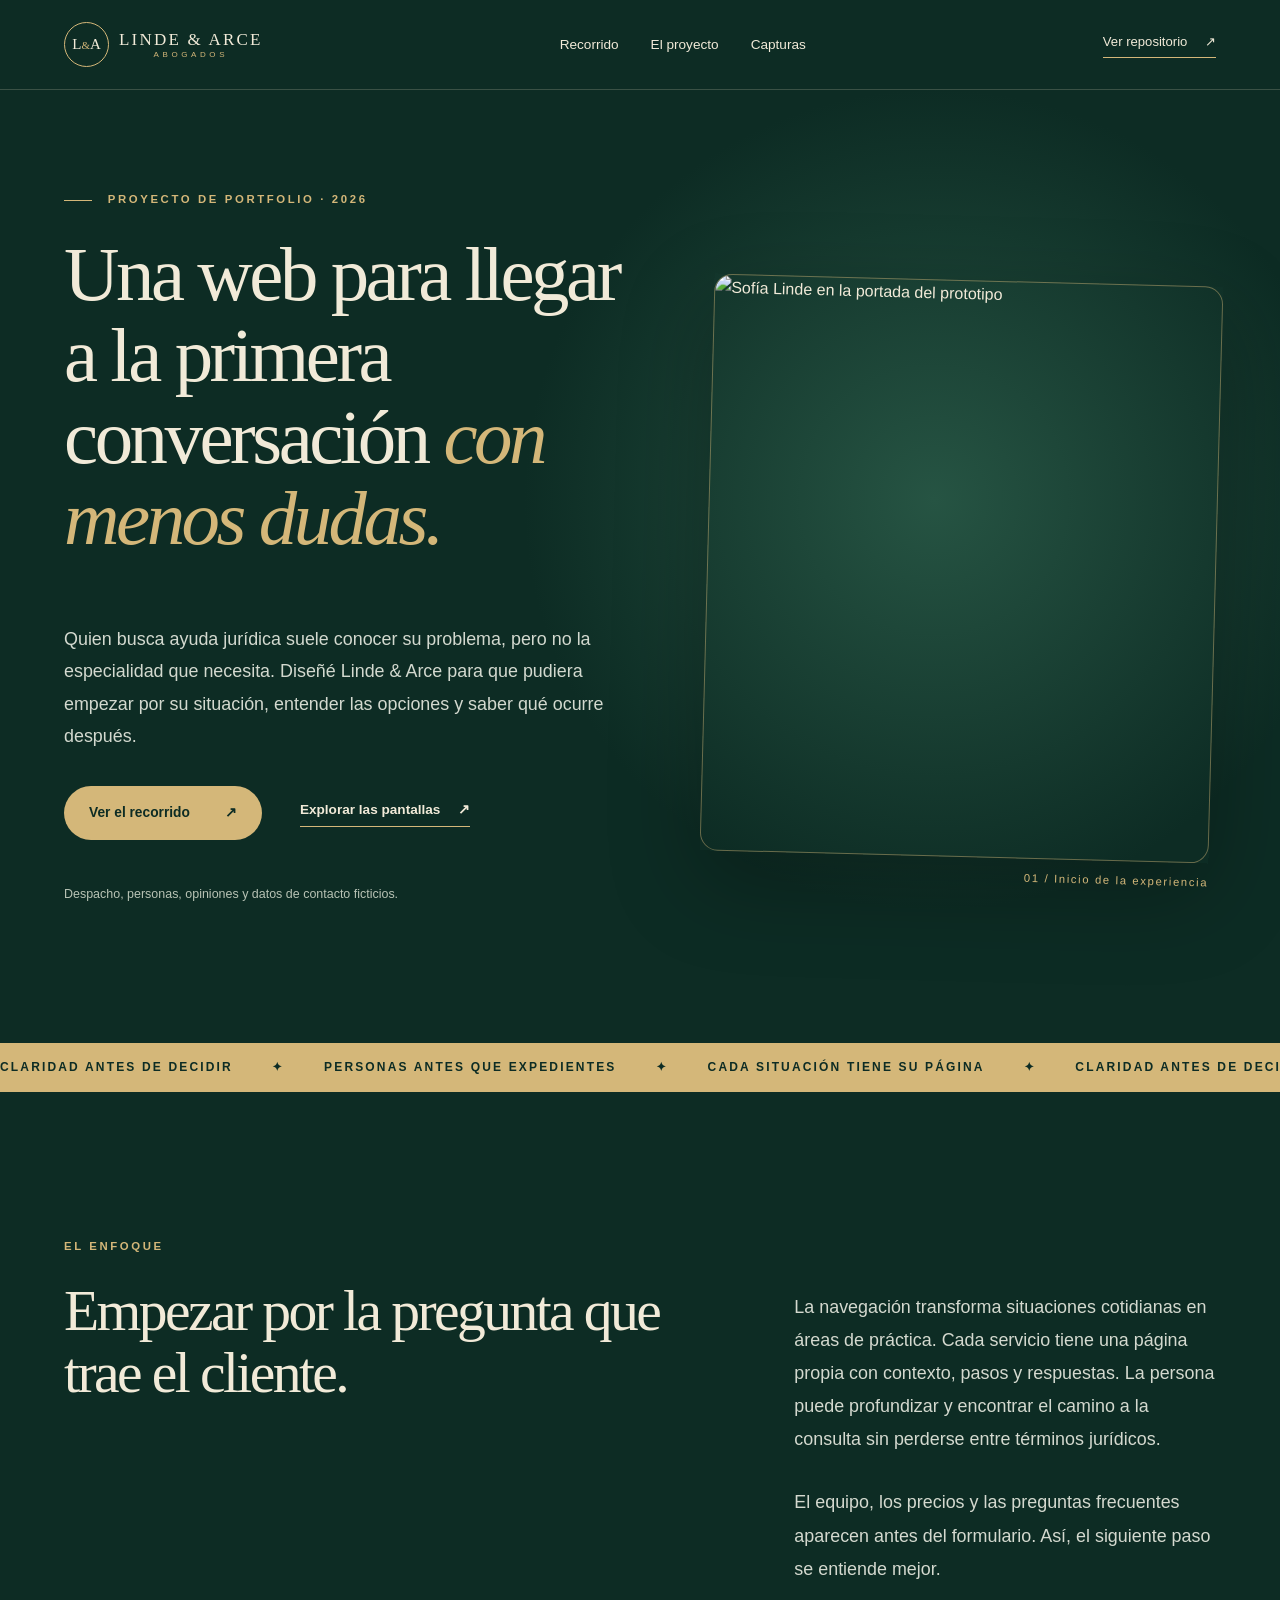
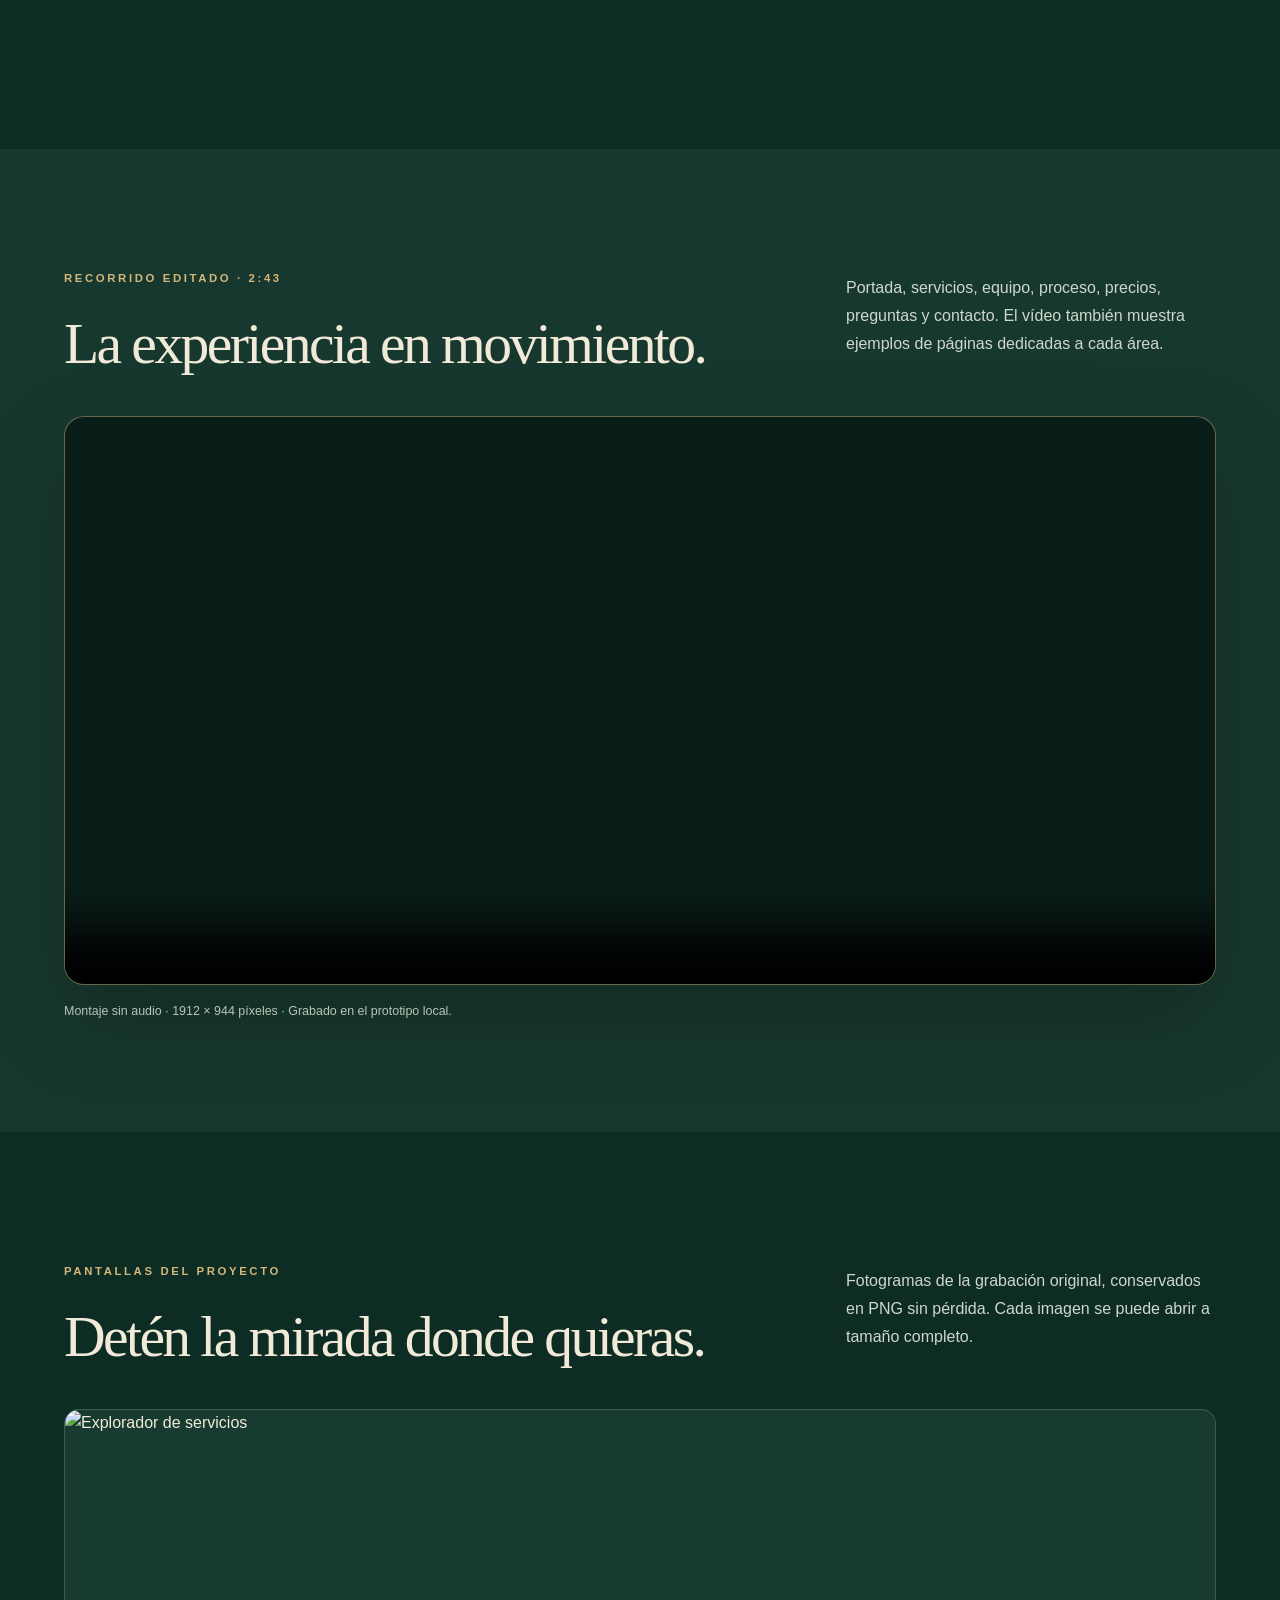
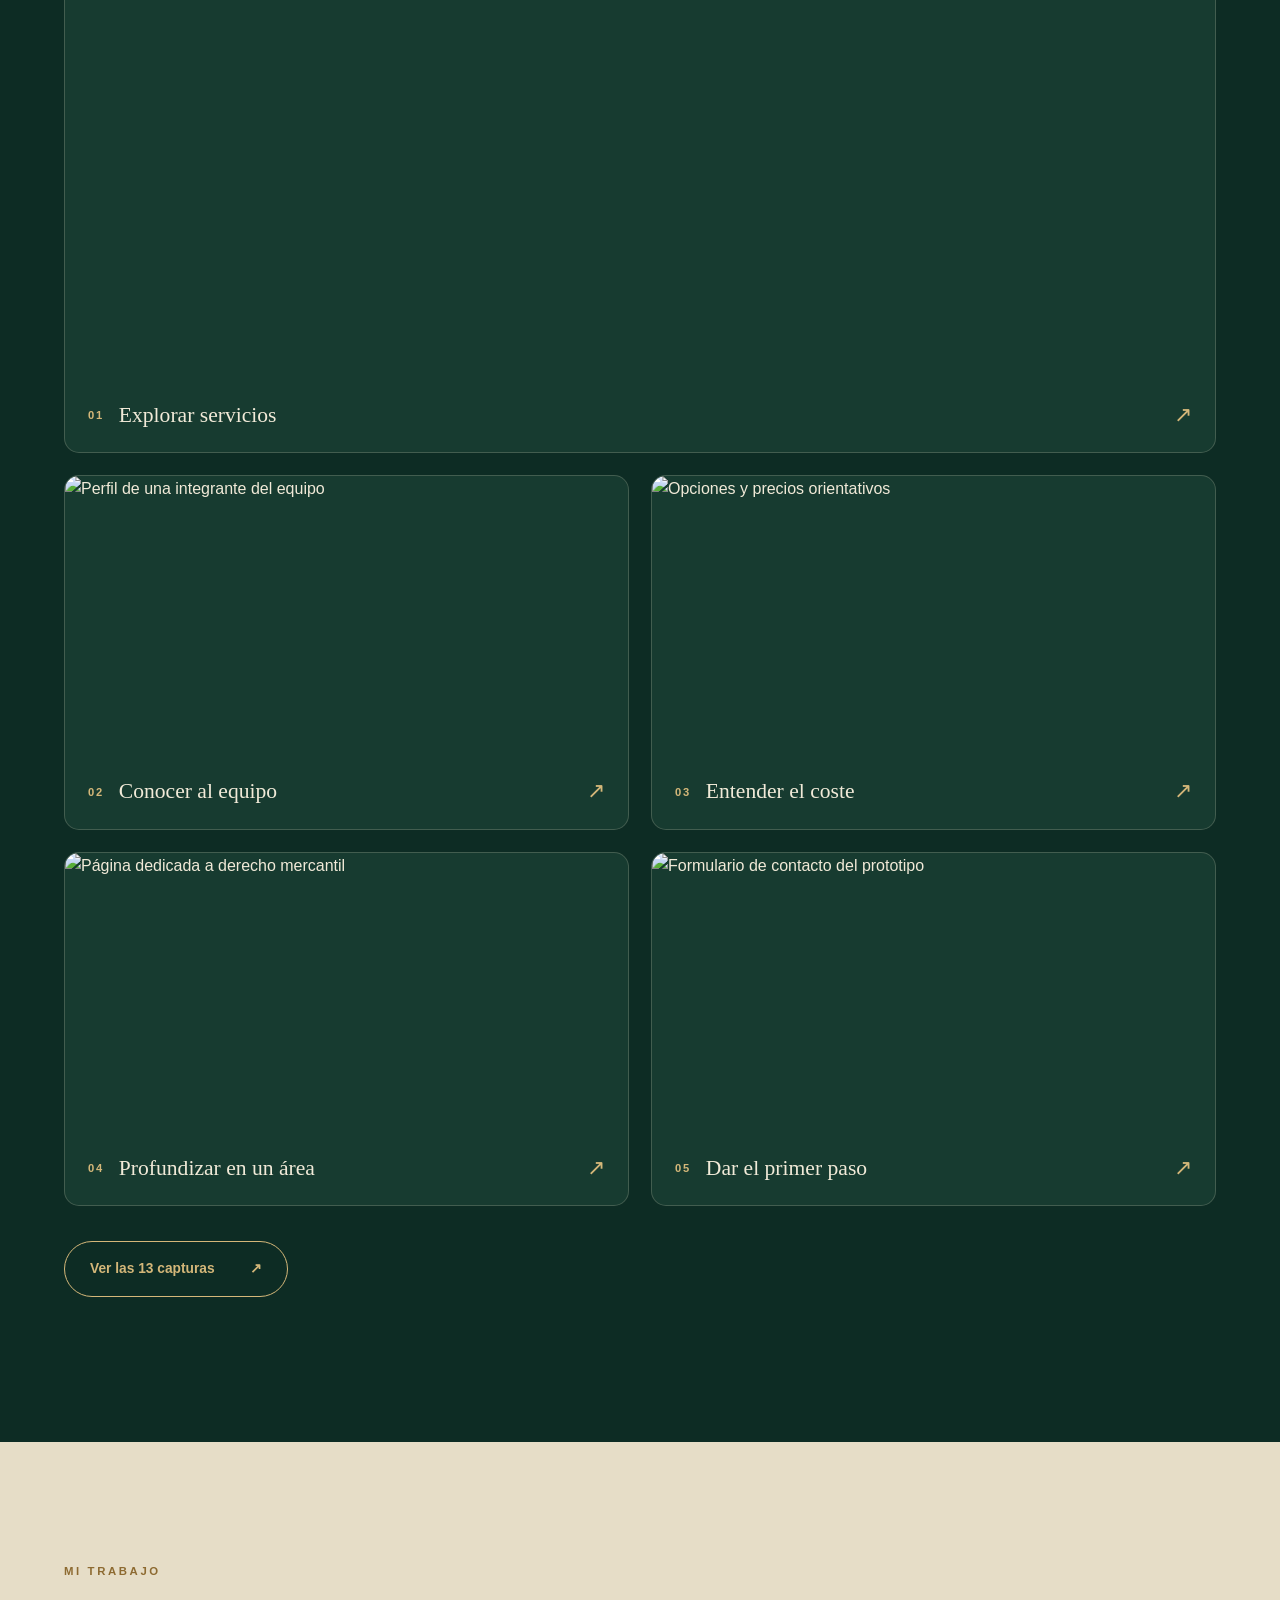
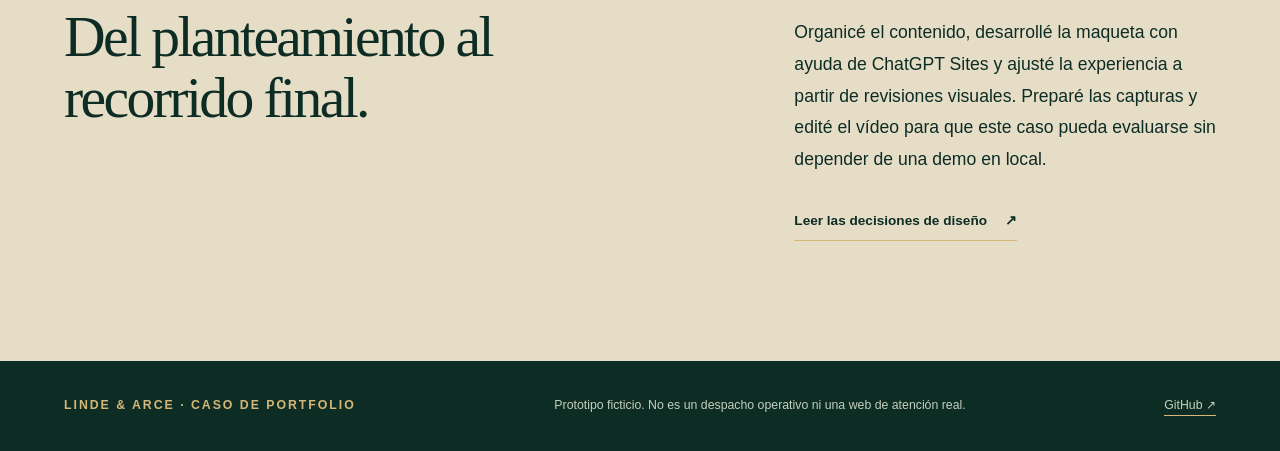
==== Sistemas de IA creados con ChatGPT Sites/Linde y Arce Abogados/index.html @ 736a7f8b "Organiza las fichas y la documentación de los tres proyectos" ====
<!doctype html>
<html lang="es">
<head>
  <meta charset="utf-8">
  <meta name="viewport" content="width=device-width, initial-scale=1">
  <meta name="description" content="Caso de portfolio Linde & Arce: diseño web y experiencia digital para un despacho jurídico ficticio. Vídeo del recorrido y capturas de alta resolución.">
  <meta name="theme-color" content="#0d2c24">
  <title>Linde & Arce · Caso de portfolio</title>
  <link rel="stylesheet" href="styles.css">
</head>
<body>
  <header class="site-header">
    <a class="brand" href="#inicio" aria-label="Linde y Arce, inicio"><span class="brand-mark">L<span>&</span>A</span><span class="brand-name">LINDE & ARCE <small>ABOGADOS</small></span></a>
    <nav aria-label="Navegación de este caso">
      <a href="#recorrido">Recorrido</a>
      <a href="#decisiones">El proyecto</a>
      <a href="#capturas">Capturas</a>
    </nav>
    <a class="header-link" href="https://github.com/unai-598/portfolio-linde-arce-abogados">Ver repositorio <span aria-hidden="true">↗</span></a>
  </header>

  <main>
    <section class="hero" id="inicio">
      <div class="hero-copy">
        <p class="eyebrow"><span></span> PROYECTO DE PORTFOLIO · 2026</p>
        <h1>Una web para llegar a la primera conversación <em>con menos dudas.</em></h1>
        <p class="hero-intro">Quien busca ayuda jurídica suele conocer su problema, pero no la especialidad que necesita. Diseñé Linde & Arce para que pudiera empezar por su situación, entender las opciones y saber qué ocurre después.</p>
        <div class="hero-actions">
          <a class="button button-gold" href="#recorrido">Ver el recorrido <span aria-hidden="true">↗</span></a>
          <a class="text-link" href="#capturas">Explorar las pantallas <span aria-hidden="true">↗</span></a>
        </div>
        <p class="hero-note">Despacho, personas, opiniones y datos de contacto ficticios.</p>
      </div>
      <div class="hero-visual">
        <img src="assets/portada-detalle.png" alt="Sofía Linde en la portada del prototipo" width="600" height="680">
        <span class="visual-caption">01 / Inicio de la experiencia</span>
      </div>
    </section>

    <div class="marquee" aria-hidden="true"><div>CLARIDAD ANTES DE DECIDIR <span>✦</span> PERSONAS ANTES QUE EXPEDIENTES <span>✦</span> CADA SITUACIÓN TIENE SU PÁGINA <span>✦</span> CLARIDAD ANTES DE DECIDIR <span>✦</span> PERSONAS ANTES QUE EXPEDIENTES <span>✦</span></div></div>

    <section class="intro-grid section-wrap" id="decisiones">
      <div><p class="eyebrow">EL ENFOQUE</p><h2>Empezar por la pregunta que trae el cliente.</h2></div>
      <div class="intro-text"><p>La navegación transforma situaciones cotidianas en áreas de práctica. Cada servicio tiene una página propia con contexto, pasos y respuestas. La persona puede profundizar y encontrar el camino a la consulta sin perderse entre términos jurídicos.</p><p>El equipo, los precios y las preguntas frecuentes aparecen antes del formulario. Así, el siguiente paso se entiende mejor.</p></div>
    </section>

    <section class="video-section" id="recorrido">
      <div class="section-wrap">
        <div class="section-heading"><div><p class="eyebrow">RECORRIDO EDITADO · 2:43</p><h2>La experiencia en movimiento.</h2></div><p>Portada, servicios, equipo, proceso, precios, preguntas y contacto. El vídeo también muestra ejemplos de páginas dedicadas a cada área.</p></div>
        <div class="video-frame"><video controls preload="metadata" playsinline poster="assets/capturas/01-inicio.png" aria-label="Vídeo de la web Linde y Arce"><source src="assets/linde-arce-recorrido.mp4" type="video/mp4">Tu navegador no puede reproducir este vídeo. <a href="assets/linde-arce-recorrido.mp4">Descargar vídeo</a>.</video></div>
        <p class="video-note">Montaje sin audio · 1912 × 944 píxeles · Grabado en el prototipo local.</p>
      </div>
    </section>

    <section class="section-wrap gallery-section" id="capturas">
      <div class="section-heading"><div><p class="eyebrow">PANTALLAS DEL PROYECTO</p><h2>Detén la mirada donde quieras.</h2></div><p>Fotogramas de la grabación original, conservados en PNG sin pérdida. Cada imagen se puede abrir a tamaño completo.</p></div>
      <div class="gallery">
        <a class="shot shot-wide" href="assets/capturas/02-servicios.png"><img loading="lazy" src="assets/capturas/02-servicios.png" alt="Explorador de servicios" width="1912" height="944"><span><b>01</b> Explorar servicios <i aria-hidden="true">↗</i></span></a>
        <a class="shot" href="assets/capturas/05-equipo.png"><img loading="lazy" src="assets/capturas/05-equipo.png" alt="Perfil de una integrante del equipo" width="1912" height="944"><span><b>02</b> Conocer al equipo <i aria-hidden="true">↗</i></span></a>
        <a class="shot" href="assets/capturas/06-precios.png"><img loading="lazy" src="assets/capturas/06-precios.png" alt="Opciones y precios orientativos" width="1912" height="944"><span><b>03</b> Entender el coste <i aria-hidden="true">↗</i></span></a>
        <a class="shot" href="assets/capturas/11-mercantil.png"><img loading="lazy" src="assets/capturas/11-mercantil.png" alt="Página dedicada a derecho mercantil" width="1912" height="944"><span><b>04</b> Profundizar en un área <i aria-hidden="true">↗</i></span></a>
        <a class="shot" href="assets/capturas/09-contacto.png"><img loading="lazy" src="assets/capturas/09-contacto.png" alt="Formulario de contacto del prototipo" width="1912" height="944"><span><b>05</b> Dar el primer paso <i aria-hidden="true">↗</i></span></a>
      </div>
      <a class="button button-outline" href="https://github.com/unai-598/portfolio-linde-arce-abogados/blob/main/CAPTURAS.md">Ver las 13 capturas <span aria-hidden="true">↗</span></a>
    </section>

    <section class="closing"><div class="section-wrap closing-grid"><div><p class="eyebrow">MI TRABAJO</p><h2>Del planteamiento al recorrido final.</h2></div><div><p>Organicé el contenido, desarrollé la maqueta con ayuda de ChatGPT Sites y ajusté la experiencia a partir de revisiones visuales. Preparé las capturas y edité el vídeo para que este caso pueda evaluarse sin depender de una demo en local.</p><a class="text-link" href="https://github.com/unai-598/portfolio-linde-arce-abogados/blob/main/PROYECTO.md">Leer las decisiones de diseño <span aria-hidden="true">↗</span></a></div></div></section>
  </main>

  <footer><span>LINDE & ARCE · CASO DE PORTFOLIO</span><p>Prototipo ficticio. No es un despacho operativo ni una web de atención real.</p><a href="https://github.com/unai-598/portfolio-linde-arce-abogados">GitHub ↗</a></footer>
</body>
</html>
---- Sistemas de IA creados con ChatGPT Sites/Linde y Arce Abogados/styles.css ----
:root{--forest:#0d2c24;--forest-2:#173b30;--cream:#f1ead8;--cream-2:#d9d5c8;--gold:#d4b779;--line:rgba(226,218,195,.21)}
/* Respect the source image ratio and keep the compact monogram on one line. */
.hero-visual img,.shot img{height:auto}
.brand-mark{display:flex;flex:none;justify-content:center;align-items:center;white-space:nowrap;font-size:15px}
.brand-mark span{font-size:11px}
*{box-sizing:border-box}html{scroll-behavior:smooth}body{margin:0;background:var(--forest);color:var(--cream);font:16px/1.6 Arial,Helvetica,sans-serif}a{color:inherit;text-decoration:none}button,a{ -webkit-tap-highlight-color:transparent}a:focus-visible,video:focus-visible{outline:2px solid var(--gold);outline-offset:4px}img{max-width:100%;display:block}h1,h2,p{margin-top:0}h1,h2{font-family:Georgia,'Times New Roman',serif;font-weight:400;line-height:1.06;letter-spacing:-.045em}h1{font-size:clamp(3rem,6vw,6.4rem);max-width:900px}h1 em{font-weight:400;color:var(--gold)}h2{font-size:clamp(2.6rem,4.5vw,5rem);max-width:730px}.eyebrow{font-size:.71rem;font-weight:700;letter-spacing:.23em;color:var(--gold);margin-bottom:1.6rem}.eyebrow span{display:inline-block;width:28px;border-top:1px solid var(--gold);vertical-align:middle;margin-right:10px}.site-header{height:90px;padding:0 clamp(24px,5vw,90px);display:flex;align-items:center;justify-content:space-between;gap:30px;border-bottom:1px solid var(--line);position:relative;z-index:2}.brand{display:flex;align-items:center;gap:10px;white-space:nowrap}.brand-mark{display:grid;place-items:center;width:45px;height:45px;border:1px solid var(--gold);border-radius:50%;font:20px Georgia,serif}.brand-mark span{font-size:13px;color:var(--gold)}.brand-name{font:17px Georgia,serif;letter-spacing:.13em}.brand-name small{display:block;text-align:center;font:8px Arial,sans-serif;letter-spacing:.45em;color:var(--gold)}nav{display:flex;gap:32px;font-size:.85rem}nav a,.header-link,.text-link{transition:color .2s}nav a:hover,.header-link:hover,.text-link:hover{color:var(--gold)}.header-link{font-size:.82rem;border-bottom:1px solid var(--gold);padding-bottom:5px;white-space:nowrap}.header-link span,.text-link span{margin-left:14px}.hero{min-height:760px;padding:100px clamp(24px,5vw,90px) 95px;display:grid;grid-template-columns:1fr .9fr;gap:6vw;align-items:center;background:radial-gradient(circle at 73% 43%,#265443 0%,transparent 38%),var(--forest)}.hero-copy{padding-bottom:30px}.hero-intro{max-width:600px;color:#d3d9cf;font-size:1.12rem;line-height:1.8}.hero-actions{display:flex;align-items:center;gap:38px;margin:34px 0 45px}.button{display:inline-flex;align-items:center;justify-content:space-between;gap:35px;border-radius:999px;padding:16px 25px;font-weight:700;font-size:.86rem;transition:transform .22s,background .22s}.button:hover{transform:translateY(-3px)}.button-gold{background:var(--gold);color:var(--forest)}.button-gold:hover{background:#e9d29c}.button-outline{border:1px solid var(--gold);color:var(--gold);margin-top:35px}.button-outline:hover{background:rgba(212,183,121,.08)}.text-link{font-weight:700;font-size:.85rem;border-bottom:1px solid var(--gold);padding-bottom:6px}.hero-note,.video-note{font-size:.78rem;color:#b8c3b5}.hero-visual{position:relative;transform:rotate(1.5deg);box-shadow:0 30px 90px rgba(0,0,0,.28)}.hero-visual img{border:1px solid rgba(212,183,121,.45);border-radius:18px;width:100%}.visual-caption{position:absolute;right:0;bottom:-29px;font-size:.7rem;color:var(--gold);letter-spacing:.15em}.marquee{overflow:hidden;background:var(--gold);color:var(--forest);font-size:.75rem;font-weight:700;letter-spacing:.18em;white-space:nowrap;padding:15px 0}.marquee div{width:max-content;animation:move 35s linear infinite}.marquee span{margin:0 34px}@keyframes move{to{transform:translateX(-50%)}}.section-wrap{max-width:1510px;margin:auto;padding-left:clamp(24px,5vw,90px);padding-right:clamp(24px,5vw,90px)}.intro-grid{display:grid;grid-template-columns:1fr .7fr;gap:10vw;padding-top:145px;padding-bottom:145px}.intro-text{padding-top:54px;color:#d4d9cf;font-size:1.12rem;line-height:1.85}.intro-text p+p{margin-top:30px}.video-section{padding:120px 0 110px;background:#17382f}.section-heading{display:flex;align-items:end;justify-content:space-between;gap:70px;margin-bottom:42px}.section-heading h2{margin-bottom:0}.section-heading>p{max-width:370px;color:#cfd7cc;line-height:1.75}.video-frame{border:1px solid rgba(212,183,121,.48);border-radius:20px;overflow:hidden;box-shadow:0 35px 90px rgba(0,0,0,.22);background:#091d18}.video-frame video{display:block;width:100%;height:auto;aspect-ratio:1912/944}.video-note{margin:17px 0 0}.gallery-section{padding-top:130px;padding-bottom:145px}.gallery{display:grid;grid-template-columns:repeat(2,1fr);gap:22px}.shot{border:1px solid var(--line);border-radius:15px;overflow:hidden;background:var(--forest-2);transition:transform .25s,border-color .25s}.shot:hover{transform:translateY(-5px);border-color:var(--gold)}.shot img{width:100%;aspect-ratio:1912/944;object-fit:cover}.shot span{display:flex;align-items:center;gap:15px;padding:20px 23px;font-family:Georgia,serif;font-size:1.35rem}.shot b{font:700 .7rem Arial,sans-serif;color:var(--gold);letter-spacing:.15em}.shot i{margin-left:auto;font-style:normal;color:var(--gold)}.shot-wide{grid-column:span 2}.closing{background:#e6ddc7;color:var(--forest);padding:120px 0}.closing-grid{display:grid;grid-template-columns:1fr .7fr;gap:10vw}.closing .eyebrow{color:#8d6a31}.closing-grid>div:last-child{padding-top:55px;font-size:1.1rem;line-height:1.8}.closing .text-link{display:inline-block;margin-top:16px}footer{display:flex;gap:25px;justify-content:space-between;align-items:center;padding:35px clamp(24px,5vw,90px);font-size:.77rem;color:#c4cfbf}footer span{font-weight:700;letter-spacing:.16em;color:var(--gold)}footer p{margin:0}footer a{border-bottom:1px solid var(--gold)}@media(max-width:900px){.site-header{height:75px}.site-header nav{display:none}.hero{grid-template-columns:1fr;gap:45px;padding-top:75px}.hero-visual{max-width:720px}.intro-grid,.closing-grid{grid-template-columns:1fr;gap:15px}.intro-text,.closing-grid>div:last-child{padding-top:0}.section-heading{display:block}.section-heading>p{max-width:660px;margin-top:25px}.intro-grid{padding-top:100px;padding-bottom:100px}.gallery-section{padding-top:95px;padding-bottom:100px}}@media(max-width:620px){.brand-name{font-size:13px}.brand-mark{width:37px;height:37px}.header-link{font-size:.7rem}.hero{padding-bottom:70px}.hero-actions{align-items:flex-start;flex-direction:column;gap:25px}.hero-intro,.intro-text{font-size:1rem}.gallery{grid-template-columns:1fr}.shot-wide{grid-column:auto}.shot span{font-size:1.12rem}.video-section{padding:85px 0}.closing{padding:85px 0}footer{display:block}footer p{margin:18px 0}}@media(prefers-reduced-motion:reduce){html{scroll-behavior:auto}.marquee div{animation:none}.button,.shot{transition:none}}

.hero-visual img,.shot img{height:auto}
.brand-mark{display:flex;flex:none;justify-content:center;align-items:center;white-space:nowrap;font-size:15px}
.brand-mark span{font-size:11px}

.hero-visual img{height:570px;object-fit:cover;object-position:82% 50%}
@media(max-width:900px){.hero-visual img{height:420px}}
@media(max-width:620px){.hero-visual img{height:360px}}

.hero-visual img{height:auto;object-fit:initial}
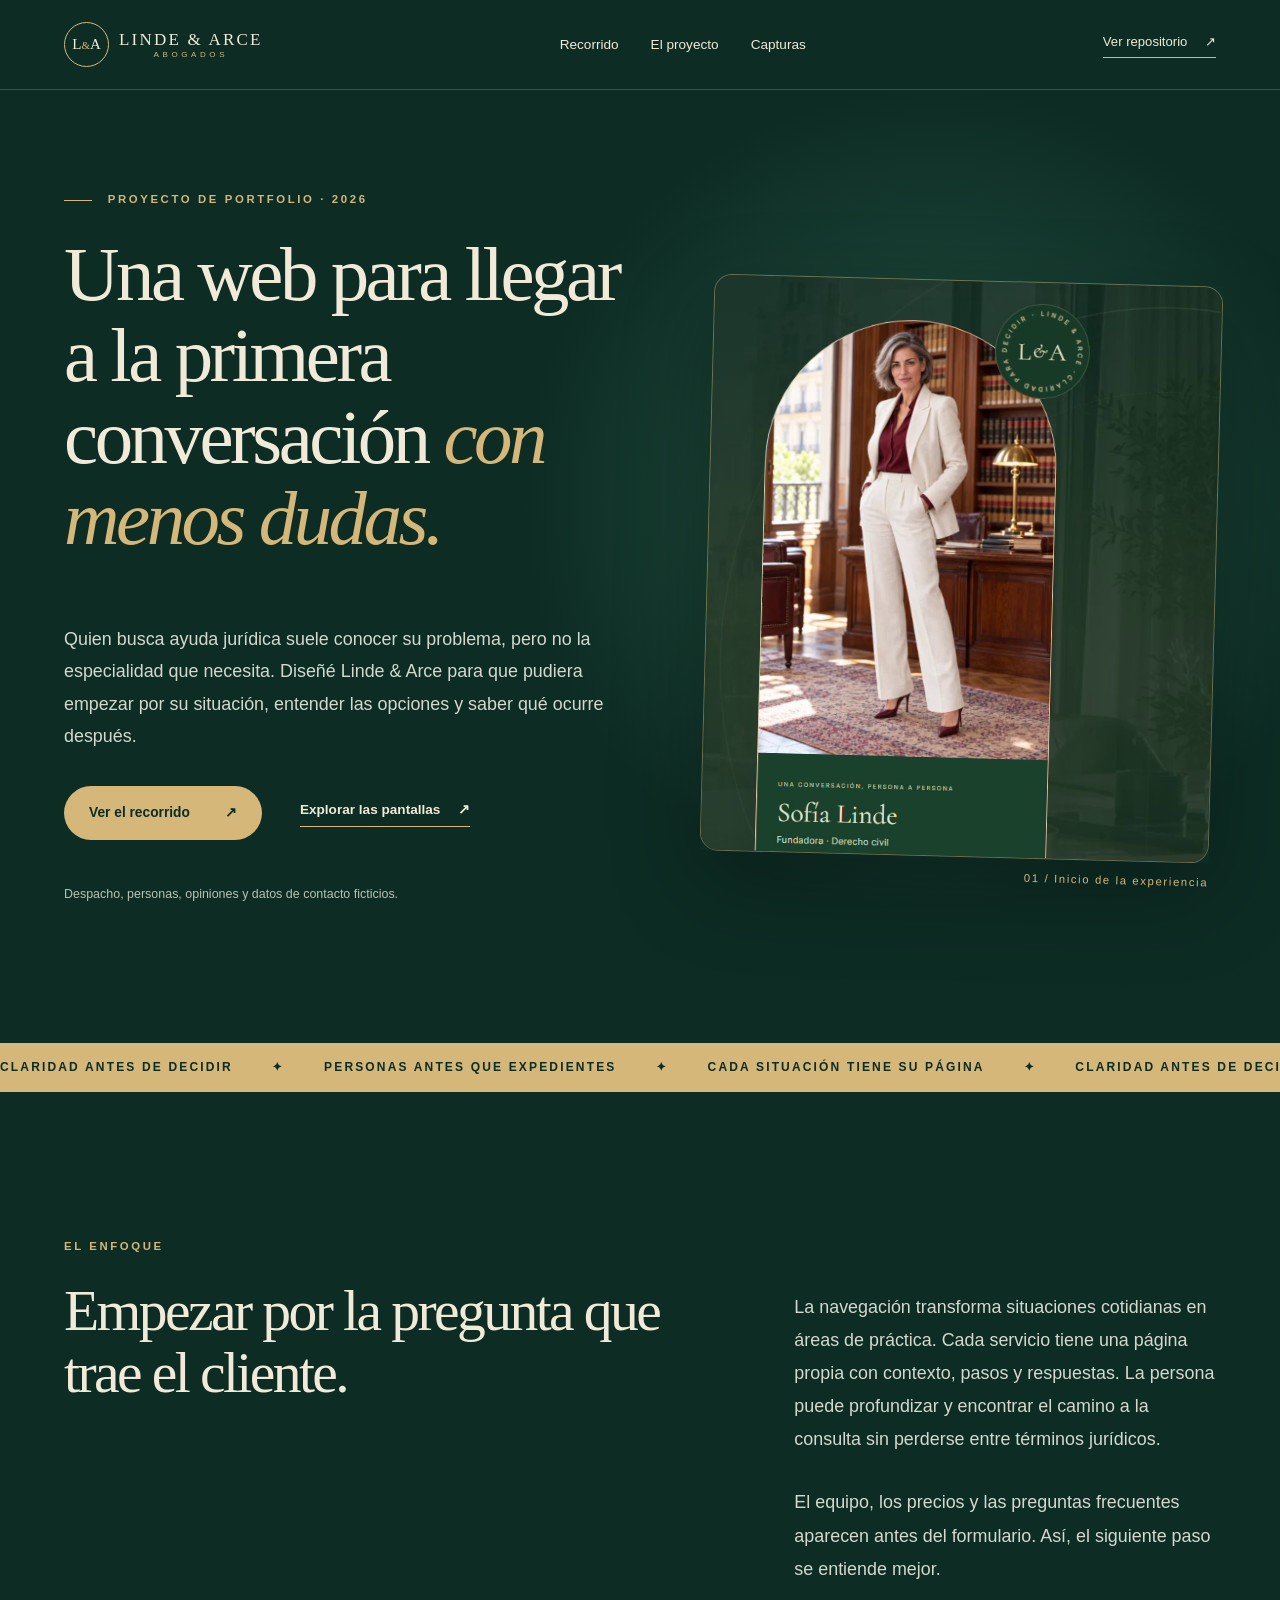
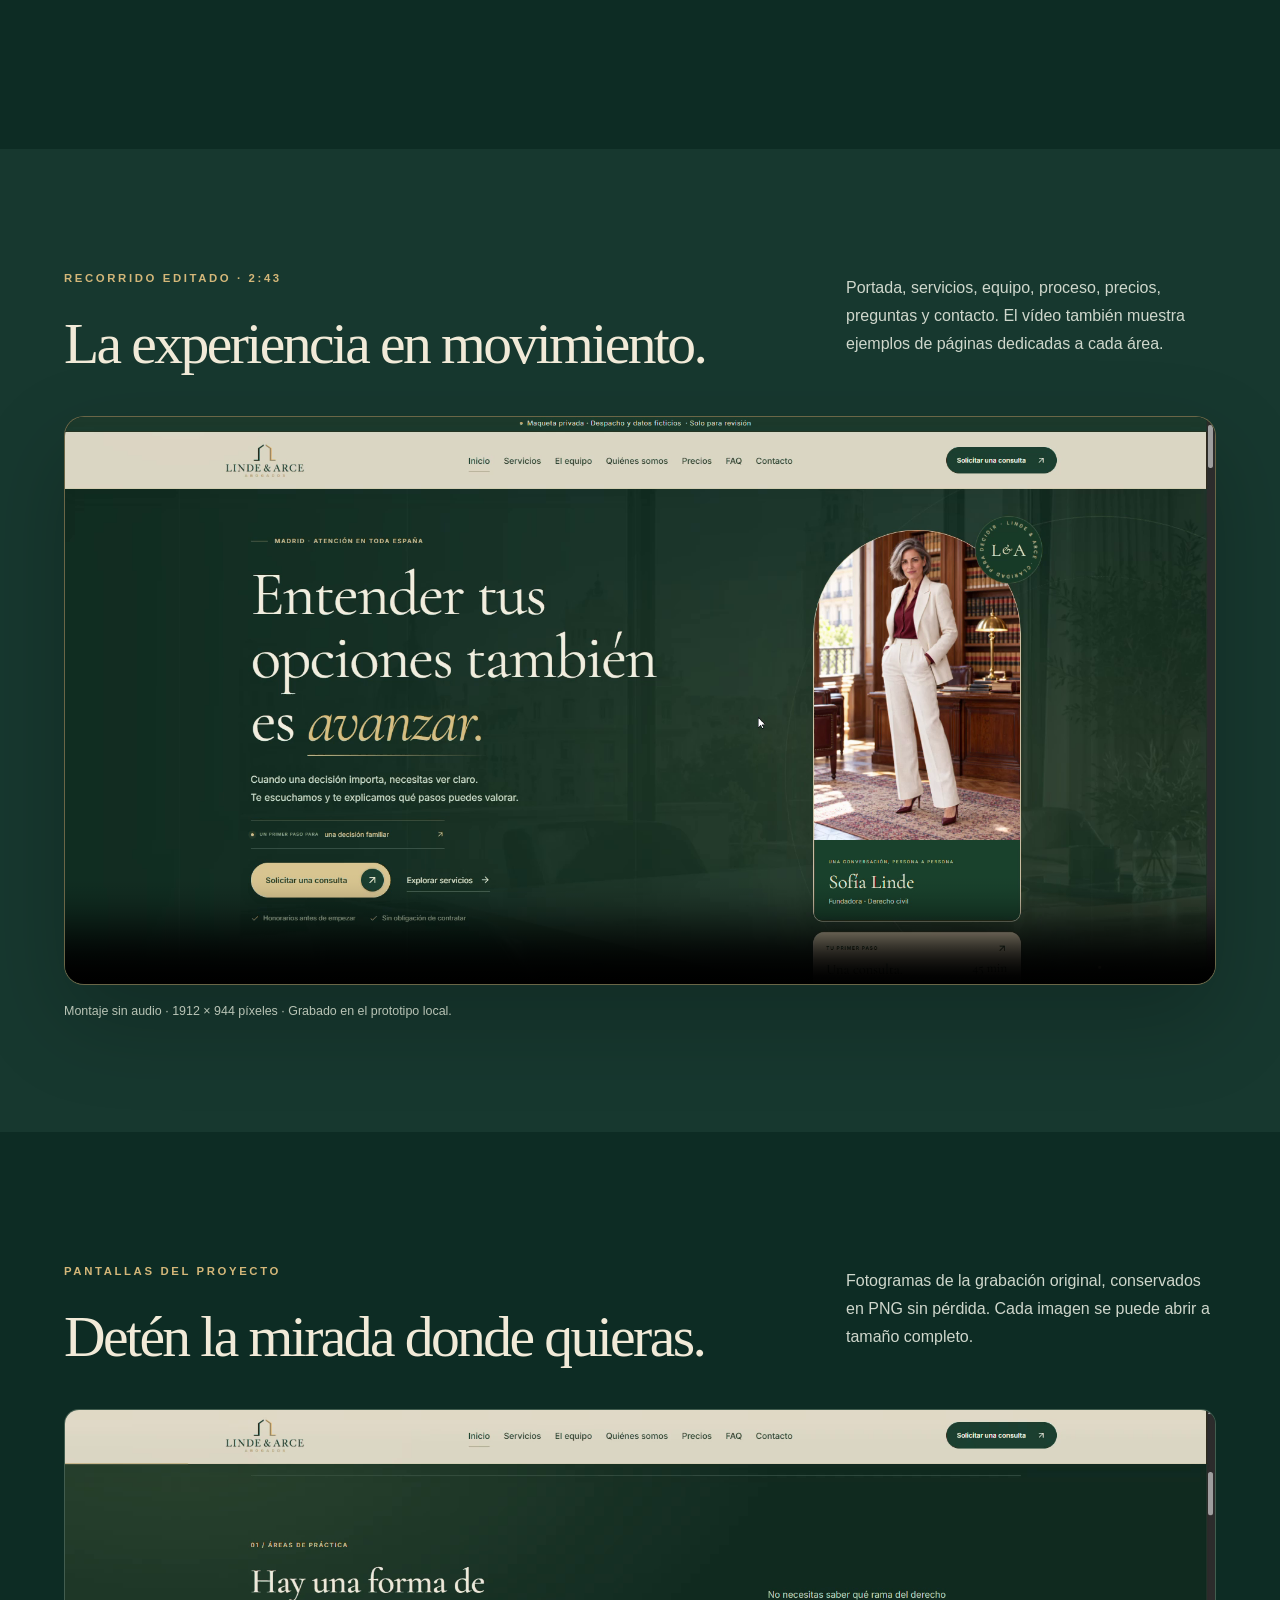
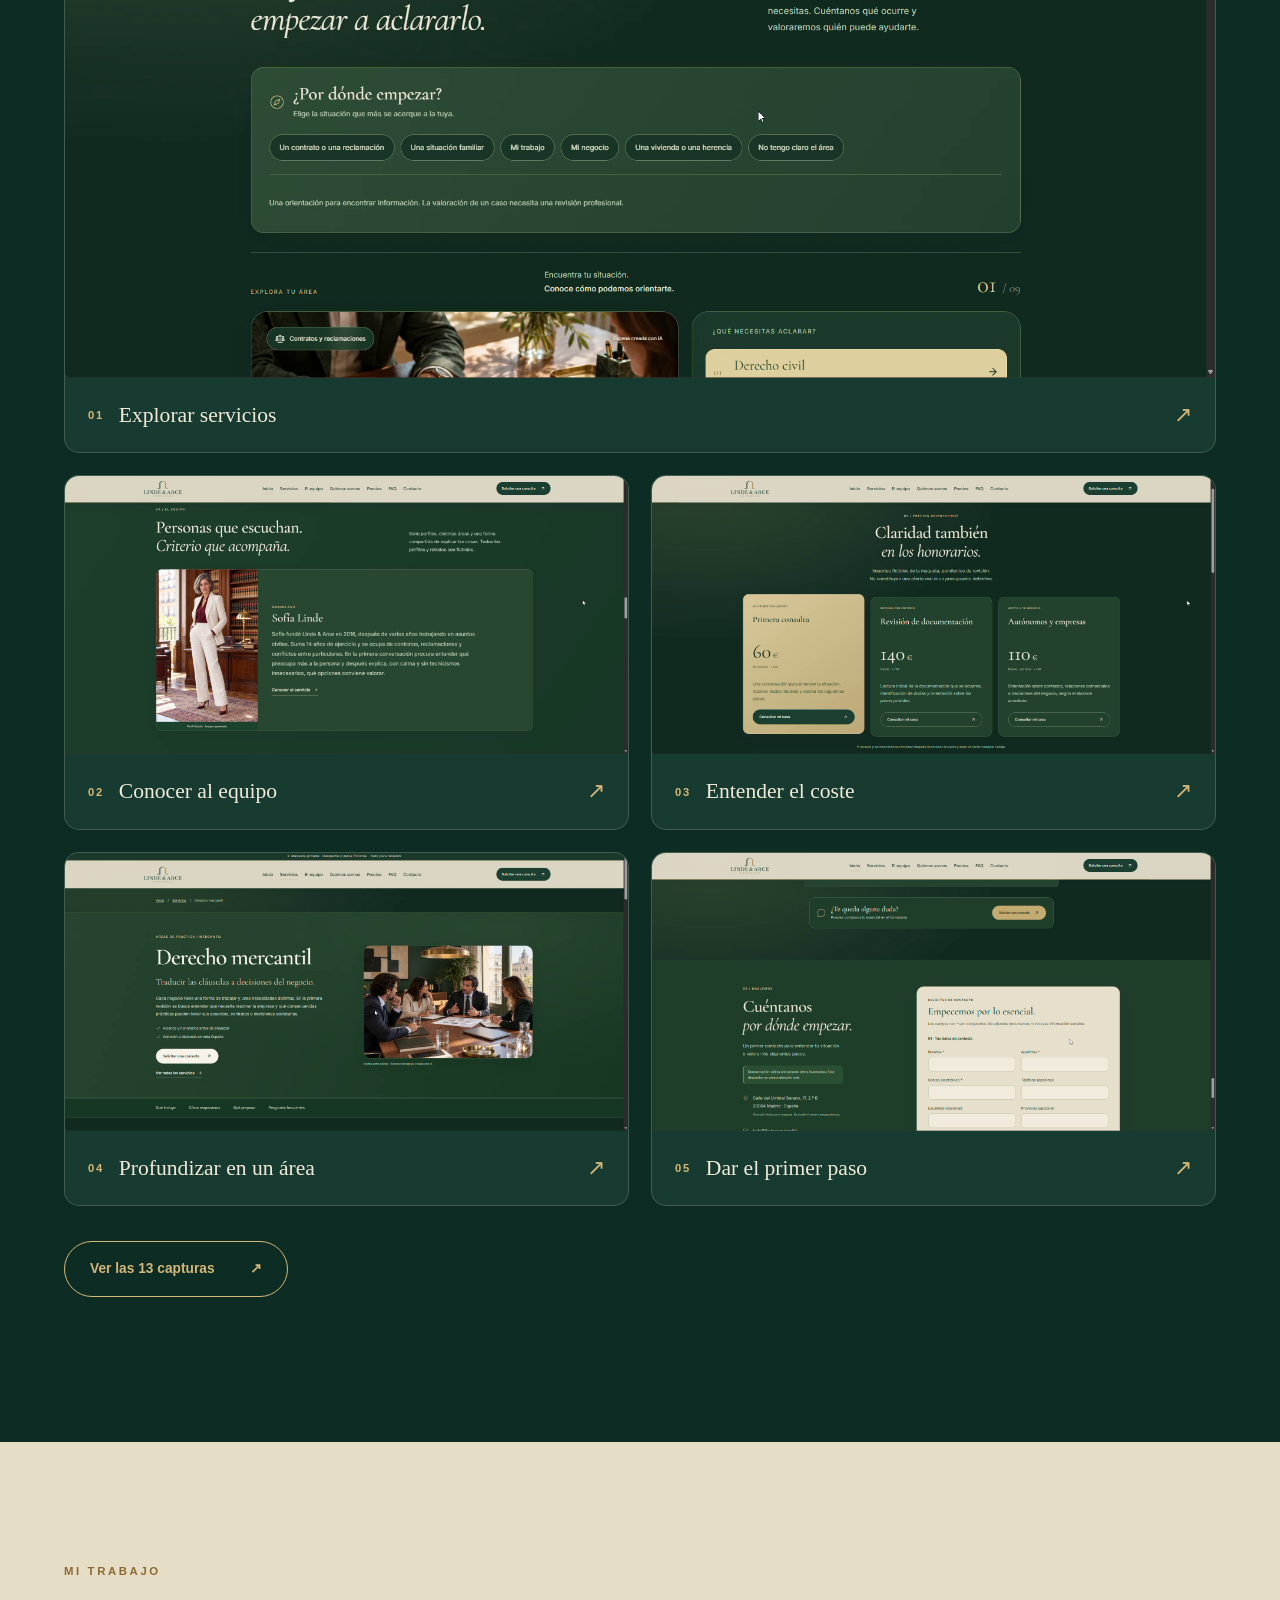
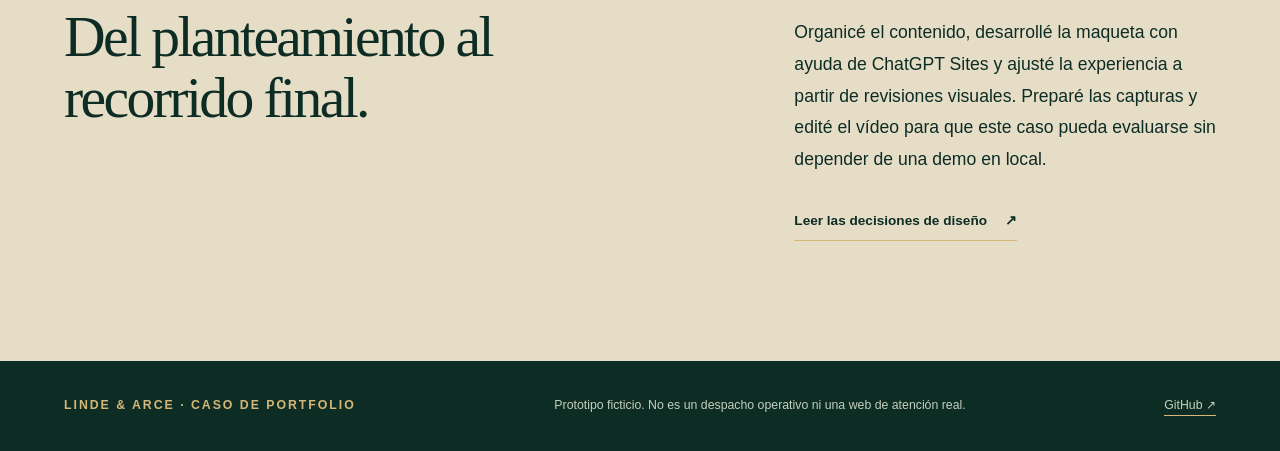
==== commit 9afa643d: "Organiza el índice por tipo de proyecto y verifica los archivos originales" ====
--- a/Sistemas de IA creados con ChatGPT Sites/Linde y Arce Abogados/index.html
+++ b/Sistemas de IA creados con ChatGPT Sites/Linde y Arce Abogados/index.html
@@ -1,72 +1,72 @@
-<!doctype html>
-<html lang="es">
-<head>
-  <meta charset="utf-8">
-  <meta name="viewport" content="width=device-width, initial-scale=1">
-  <meta name="description" content="Caso de portfolio Linde & Arce: diseño web y experiencia digital para un despacho jurídico ficticio. Vídeo del recorrido y capturas de alta resolución.">
-  <meta name="theme-color" content="#0d2c24">
-  <title>Linde & Arce · Caso de portfolio</title>
-  <link rel="stylesheet" href="styles.css">
-</head>
-<body>
-  <header class="site-header">
-    <a class="brand" href="#inicio" aria-label="Linde y Arce, inicio"><span class="brand-mark">L<span>&</span>A</span><span class="brand-name">LINDE & ARCE <small>ABOGADOS</small></span></a>
-    <nav aria-label="Navegación de este caso">
-      <a href="#recorrido">Recorrido</a>
-      <a href="#decisiones">El proyecto</a>
-      <a href="#capturas">Capturas</a>
-    </nav>
-    <a class="header-link" href="https://github.com/unai-598/portfolio-linde-arce-abogados">Ver repositorio <span aria-hidden="true">↗</span></a>
-  </header>
-
-  <main>
-    <section class="hero" id="inicio">
-      <div class="hero-copy">
-        <p class="eyebrow"><span></span> PROYECTO DE PORTFOLIO · 2026</p>
-        <h1>Una web para llegar a la primera conversación <em>con menos dudas.</em></h1>
-        <p class="hero-intro">Quien busca ayuda jurídica suele conocer su problema, pero no la especialidad que necesita. Diseñé Linde & Arce para que pudiera empezar por su situación, entender las opciones y saber qué ocurre después.</p>
-        <div class="hero-actions">
-          <a class="button button-gold" href="#recorrido">Ver el recorrido <span aria-hidden="true">↗</span></a>
-          <a class="text-link" href="#capturas">Explorar las pantallas <span aria-hidden="true">↗</span></a>
-        </div>
-        <p class="hero-note">Despacho, personas, opiniones y datos de contacto ficticios.</p>
-      </div>
-      <div class="hero-visual">
-        <img src="assets/portada-detalle.png" alt="Sofía Linde en la portada del prototipo" width="600" height="680">
-        <span class="visual-caption">01 / Inicio de la experiencia</span>
-      </div>
-    </section>
-
-    <div class="marquee" aria-hidden="true"><div>CLARIDAD ANTES DE DECIDIR <span>✦</span> PERSONAS ANTES QUE EXPEDIENTES <span>✦</span> CADA SITUACIÓN TIENE SU PÁGINA <span>✦</span> CLARIDAD ANTES DE DECIDIR <span>✦</span> PERSONAS ANTES QUE EXPEDIENTES <span>✦</span></div></div>
-
-    <section class="intro-grid section-wrap" id="decisiones">
-      <div><p class="eyebrow">EL ENFOQUE</p><h2>Empezar por la pregunta que trae el cliente.</h2></div>
-      <div class="intro-text"><p>La navegación transforma situaciones cotidianas en áreas de práctica. Cada servicio tiene una página propia con contexto, pasos y respuestas. La persona puede profundizar y encontrar el camino a la consulta sin perderse entre términos jurídicos.</p><p>El equipo, los precios y las preguntas frecuentes aparecen antes del formulario. Así, el siguiente paso se entiende mejor.</p></div>
-    </section>
-
-    <section class="video-section" id="recorrido">
-      <div class="section-wrap">
-        <div class="section-heading"><div><p class="eyebrow">RECORRIDO EDITADO · 2:43</p><h2>La experiencia en movimiento.</h2></div><p>Portada, servicios, equipo, proceso, precios, preguntas y contacto. El vídeo también muestra ejemplos de páginas dedicadas a cada área.</p></div>
-        <div class="video-frame"><video controls preload="metadata" playsinline poster="assets/capturas/01-inicio.png" aria-label="Vídeo de la web Linde y Arce"><source src="assets/linde-arce-recorrido.mp4" type="video/mp4">Tu navegador no puede reproducir este vídeo. <a href="assets/linde-arce-recorrido.mp4">Descargar vídeo</a>.</video></div>
-        <p class="video-note">Montaje sin audio · 1912 × 944 píxeles · Grabado en el prototipo local.</p>
-      </div>
-    </section>
-
-    <section class="section-wrap gallery-section" id="capturas">
-      <div class="section-heading"><div><p class="eyebrow">PANTALLAS DEL PROYECTO</p><h2>Detén la mirada donde quieras.</h2></div><p>Fotogramas de la grabación original, conservados en PNG sin pérdida. Cada imagen se puede abrir a tamaño completo.</p></div>
-      <div class="gallery">
-        <a class="shot shot-wide" href="assets/capturas/02-servicios.png"><img loading="lazy" src="assets/capturas/02-servicios.png" alt="Explorador de servicios" width="1912" height="944"><span><b>01</b> Explorar servicios <i aria-hidden="true">↗</i></span></a>
-        <a class="shot" href="assets/capturas/05-equipo.png"><img loading="lazy" src="assets/capturas/05-equipo.png" alt="Perfil de una integrante del equipo" width="1912" height="944"><span><b>02</b> Conocer al equipo <i aria-hidden="true">↗</i></span></a>
-        <a class="shot" href="assets/capturas/06-precios.png"><img loading="lazy" src="assets/capturas/06-precios.png" alt="Opciones y precios orientativos" width="1912" height="944"><span><b>03</b> Entender el coste <i aria-hidden="true">↗</i></span></a>
-        <a class="shot" href="assets/capturas/11-mercantil.png"><img loading="lazy" src="assets/capturas/11-mercantil.png" alt="Página dedicada a derecho mercantil" width="1912" height="944"><span><b>04</b> Profundizar en un área <i aria-hidden="true">↗</i></span></a>
-        <a class="shot" href="assets/capturas/09-contacto.png"><img loading="lazy" src="assets/capturas/09-contacto.png" alt="Formulario de contacto del prototipo" width="1912" height="944"><span><b>05</b> Dar el primer paso <i aria-hidden="true">↗</i></span></a>
-      </div>
-      <a class="button button-outline" href="https://github.com/unai-598/portfolio-linde-arce-abogados/blob/main/CAPTURAS.md">Ver las 13 capturas <span aria-hidden="true">↗</span></a>
-    </section>
-
-    <section class="closing"><div class="section-wrap closing-grid"><div><p class="eyebrow">MI TRABAJO</p><h2>Del planteamiento al recorrido final.</h2></div><div><p>Organicé el contenido, desarrollé la maqueta con ayuda de ChatGPT Sites y ajusté la experiencia a partir de revisiones visuales. Preparé las capturas y edité el vídeo para que este caso pueda evaluarse sin depender de una demo en local.</p><a class="text-link" href="https://github.com/unai-598/portfolio-linde-arce-abogados/blob/main/PROYECTO.md">Leer las decisiones de diseño <span aria-hidden="true">↗</span></a></div></div></section>
-  </main>
-
-  <footer><span>LINDE & ARCE · CASO DE PORTFOLIO</span><p>Prototipo ficticio. No es un despacho operativo ni una web de atención real.</p><a href="https://github.com/unai-598/portfolio-linde-arce-abogados">GitHub ↗</a></footer>
-</body>
-</html>
+<!doctype html>
+<html lang="es">
+<head>
+  <meta charset="utf-8">
+  <meta name="viewport" content="width=device-width, initial-scale=1">
+  <meta name="description" content="Caso de portfolio Linde & Arce: diseño web y experiencia digital para un despacho jurídico ficticio. Vídeo del recorrido y capturas de alta resolución.">
+  <meta name="theme-color" content="#0d2c24">
+  <title>Linde & Arce · Caso de portfolio</title>
+  <link rel="stylesheet" href="styles.css">
+</head>
+<body>
+  <header class="site-header">
+    <a class="brand" href="#inicio" aria-label="Linde y Arce, inicio"><span class="brand-mark">L<span>&</span>A</span><span class="brand-name">LINDE & ARCE <small>ABOGADOS</small></span></a>
+    <nav aria-label="Navegación de este caso">
+      <a href="#recorrido">Recorrido</a>
+      <a href="#decisiones">El proyecto</a>
+      <a href="#capturas">Capturas</a>
+    </nav>
+    <a class="header-link" href="https://github.com/unai-598/portfolio-linde-arce-abogados">Ver repositorio <span aria-hidden="true">↗</span></a>
+  </header>
+
+  <main>
+    <section class="hero" id="inicio">
+      <div class="hero-copy">
+        <p class="eyebrow"><span></span> PROYECTO DE PORTFOLIO · 2026</p>
+        <h1>Una web para llegar a la primera conversación <em>con menos dudas.</em></h1>
+        <p class="hero-intro">Quien busca ayuda jurídica suele conocer su problema, pero no la especialidad que necesita. Diseñé Linde & Arce para que pudiera empezar por su situación, entender las opciones y saber qué ocurre después.</p>
+        <div class="hero-actions">
+          <a class="button button-gold" href="#recorrido">Ver el recorrido <span aria-hidden="true">↗</span></a>
+          <a class="text-link" href="#capturas">Explorar las pantallas <span aria-hidden="true">↗</span></a>
+        </div>
+        <p class="hero-note">Despacho, personas, opiniones y datos de contacto ficticios.</p>
+      </div>
+      <div class="hero-visual">
+        <img src="assets/portada-detalle.png" alt="Sofía Linde en la portada del prototipo" width="600" height="680">
+        <span class="visual-caption">01 / Inicio de la experiencia</span>
+      </div>
+    </section>
+
+    <div class="marquee" aria-hidden="true"><div>CLARIDAD ANTES DE DECIDIR <span>✦</span> PERSONAS ANTES QUE EXPEDIENTES <span>✦</span> CADA SITUACIÓN TIENE SU PÁGINA <span>✦</span> CLARIDAD ANTES DE DECIDIR <span>✦</span> PERSONAS ANTES QUE EXPEDIENTES <span>✦</span></div></div>
+
+    <section class="intro-grid section-wrap" id="decisiones">
+      <div><p class="eyebrow">EL ENFOQUE</p><h2>Empezar por la pregunta que trae el cliente.</h2></div>
+      <div class="intro-text"><p>La navegación transforma situaciones cotidianas en áreas de práctica. Cada servicio tiene una página propia con contexto, pasos y respuestas. La persona puede profundizar y encontrar el camino a la consulta sin perderse entre términos jurídicos.</p><p>El equipo, los precios y las preguntas frecuentes aparecen antes del formulario. Así, el siguiente paso se entiende mejor.</p></div>
+    </section>
+
+    <section class="video-section" id="recorrido">
+      <div class="section-wrap">
+        <div class="section-heading"><div><p class="eyebrow">RECORRIDO EDITADO · 2:43</p><h2>La experiencia en movimiento.</h2></div><p>Portada, servicios, equipo, proceso, precios, preguntas y contacto. El vídeo también muestra ejemplos de páginas dedicadas a cada área.</p></div>
+        <div class="video-frame"><video controls preload="metadata" playsinline poster="assets/capturas/01-inicio.png" aria-label="Vídeo de la web Linde y Arce"><source src="assets/linde-arce-recorrido.mp4" type="video/mp4">Tu navegador no puede reproducir este vídeo. <a href="assets/linde-arce-recorrido.mp4">Descargar vídeo</a>.</video></div>
+        <p class="video-note">Montaje sin audio · 1912 × 944 píxeles · Grabado en el prototipo local.</p>
+      </div>
+    </section>
+
+    <section class="section-wrap gallery-section" id="capturas">
+      <div class="section-heading"><div><p class="eyebrow">PANTALLAS DEL PROYECTO</p><h2>Detén la mirada donde quieras.</h2></div><p>Fotogramas de la grabación original, conservados en PNG sin pérdida. Cada imagen se puede abrir a tamaño completo.</p></div>
+      <div class="gallery">
+        <a class="shot shot-wide" href="assets/capturas/02-servicios.png"><img loading="lazy" src="assets/capturas/02-servicios.png" alt="Explorador de servicios" width="1912" height="944"><span><b>01</b> Explorar servicios <i aria-hidden="true">↗</i></span></a>
+        <a class="shot" href="assets/capturas/05-equipo.png"><img loading="lazy" src="assets/capturas/05-equipo.png" alt="Perfil de una integrante del equipo" width="1912" height="944"><span><b>02</b> Conocer al equipo <i aria-hidden="true">↗</i></span></a>
+        <a class="shot" href="assets/capturas/06-precios.png"><img loading="lazy" src="assets/capturas/06-precios.png" alt="Opciones y precios orientativos" width="1912" height="944"><span><b>03</b> Entender el coste <i aria-hidden="true">↗</i></span></a>
+        <a class="shot" href="assets/capturas/11-mercantil.png"><img loading="lazy" src="assets/capturas/11-mercantil.png" alt="Página dedicada a derecho mercantil" width="1912" height="944"><span><b>04</b> Profundizar en un área <i aria-hidden="true">↗</i></span></a>
+        <a class="shot" href="assets/capturas/09-contacto.png"><img loading="lazy" src="assets/capturas/09-contacto.png" alt="Formulario de contacto del prototipo" width="1912" height="944"><span><b>05</b> Dar el primer paso <i aria-hidden="true">↗</i></span></a>
+      </div>
+      <a class="button button-outline" href="https://github.com/unai-598/portfolio-linde-arce-abogados/blob/main/CAPTURAS.md">Ver las 13 capturas <span aria-hidden="true">↗</span></a>
+    </section>
+
+    <section class="closing"><div class="section-wrap closing-grid"><div><p class="eyebrow">MI TRABAJO</p><h2>Del planteamiento al recorrido final.</h2></div><div><p>Organicé el contenido, desarrollé la maqueta con ayuda de ChatGPT Sites y ajusté la experiencia a partir de revisiones visuales. Preparé las capturas y edité el vídeo para que este caso pueda evaluarse sin depender de una demo en local.</p><a class="text-link" href="https://github.com/unai-598/portfolio-linde-arce-abogados/blob/main/PROYECTO.md">Leer las decisiones de diseño <span aria-hidden="true">↗</span></a></div></div></section>
+  </main>
+
+  <footer><span>LINDE & ARCE · CASO DE PORTFOLIO</span><p>Prototipo ficticio. No es un despacho operativo ni una web de atención real.</p><a href="https://github.com/unai-598/portfolio-linde-arce-abogados">GitHub ↗</a></footer>
+</body>
+</html>
--- a/Sistemas de IA creados con ChatGPT Sites/Linde y Arce Abogados/styles.css
+++ b/Sistemas de IA creados con ChatGPT Sites/Linde y Arce Abogados/styles.css
@@ -1,16 +1,16 @@
-:root{--forest:#0d2c24;--forest-2:#173b30;--cream:#f1ead8;--cream-2:#d9d5c8;--gold:#d4b779;--line:rgba(226,218,195,.21)}
-/* Respect the source image ratio and keep the compact monogram on one line. */
-.hero-visual img,.shot img{height:auto}
-.brand-mark{display:flex;flex:none;justify-content:center;align-items:center;white-space:nowrap;font-size:15px}
-.brand-mark span{font-size:11px}
-*{box-sizing:border-box}html{scroll-behavior:smooth}body{margin:0;background:var(--forest);color:var(--cream);font:16px/1.6 Arial,Helvetica,sans-serif}a{color:inherit;text-decoration:none}button,a{ -webkit-tap-highlight-color:transparent}a:focus-visible,video:focus-visible{outline:2px solid var(--gold);outline-offset:4px}img{max-width:100%;display:block}h1,h2,p{margin-top:0}h1,h2{font-family:Georgia,'Times New Roman',serif;font-weight:400;line-height:1.06;letter-spacing:-.045em}h1{font-size:clamp(3rem,6vw,6.4rem);max-width:900px}h1 em{font-weight:400;color:var(--gold)}h2{font-size:clamp(2.6rem,4.5vw,5rem);max-width:730px}.eyebrow{font-size:.71rem;font-weight:700;letter-spacing:.23em;color:var(--gold);margin-bottom:1.6rem}.eyebrow span{display:inline-block;width:28px;border-top:1px solid var(--gold);vertical-align:middle;margin-right:10px}.site-header{height:90px;padding:0 clamp(24px,5vw,90px);display:flex;align-items:center;justify-content:space-between;gap:30px;border-bottom:1px solid var(--line);position:relative;z-index:2}.brand{display:flex;align-items:center;gap:10px;white-space:nowrap}.brand-mark{display:grid;place-items:center;width:45px;height:45px;border:1px solid var(--gold);border-radius:50%;font:20px Georgia,serif}.brand-mark span{font-size:13px;color:var(--gold)}.brand-name{font:17px Georgia,serif;letter-spacing:.13em}.brand-name small{display:block;text-align:center;font:8px Arial,sans-serif;letter-spacing:.45em;color:var(--gold)}nav{display:flex;gap:32px;font-size:.85rem}nav a,.header-link,.text-link{transition:color .2s}nav a:hover,.header-link:hover,.text-link:hover{color:var(--gold)}.header-link{font-size:.82rem;border-bottom:1px solid var(--gold);padding-bottom:5px;white-space:nowrap}.header-link span,.text-link span{margin-left:14px}.hero{min-height:760px;padding:100px clamp(24px,5vw,90px) 95px;display:grid;grid-template-columns:1fr .9fr;gap:6vw;align-items:center;background:radial-gradient(circle at 73% 43%,#265443 0%,transparent 38%),var(--forest)}.hero-copy{padding-bottom:30px}.hero-intro{max-width:600px;color:#d3d9cf;font-size:1.12rem;line-height:1.8}.hero-actions{display:flex;align-items:center;gap:38px;margin:34px 0 45px}.button{display:inline-flex;align-items:center;justify-content:space-between;gap:35px;border-radius:999px;padding:16px 25px;font-weight:700;font-size:.86rem;transition:transform .22s,background .22s}.button:hover{transform:translateY(-3px)}.button-gold{background:var(--gold);color:var(--forest)}.button-gold:hover{background:#e9d29c}.button-outline{border:1px solid var(--gold);color:var(--gold);margin-top:35px}.button-outline:hover{background:rgba(212,183,121,.08)}.text-link{font-weight:700;font-size:.85rem;border-bottom:1px solid var(--gold);padding-bottom:6px}.hero-note,.video-note{font-size:.78rem;color:#b8c3b5}.hero-visual{position:relative;transform:rotate(1.5deg);box-shadow:0 30px 90px rgba(0,0,0,.28)}.hero-visual img{border:1px solid rgba(212,183,121,.45);border-radius:18px;width:100%}.visual-caption{position:absolute;right:0;bottom:-29px;font-size:.7rem;color:var(--gold);letter-spacing:.15em}.marquee{overflow:hidden;background:var(--gold);color:var(--forest);font-size:.75rem;font-weight:700;letter-spacing:.18em;white-space:nowrap;padding:15px 0}.marquee div{width:max-content;animation:move 35s linear infinite}.marquee span{margin:0 34px}@keyframes move{to{transform:translateX(-50%)}}.section-wrap{max-width:1510px;margin:auto;padding-left:clamp(24px,5vw,90px);padding-right:clamp(24px,5vw,90px)}.intro-grid{display:grid;grid-template-columns:1fr .7fr;gap:10vw;padding-top:145px;padding-bottom:145px}.intro-text{padding-top:54px;color:#d4d9cf;font-size:1.12rem;line-height:1.85}.intro-text p+p{margin-top:30px}.video-section{padding:120px 0 110px;background:#17382f}.section-heading{display:flex;align-items:end;justify-content:space-between;gap:70px;margin-bottom:42px}.section-heading h2{margin-bottom:0}.section-heading>p{max-width:370px;color:#cfd7cc;line-height:1.75}.video-frame{border:1px solid rgba(212,183,121,.48);border-radius:20px;overflow:hidden;box-shadow:0 35px 90px rgba(0,0,0,.22);background:#091d18}.video-frame video{display:block;width:100%;height:auto;aspect-ratio:1912/944}.video-note{margin:17px 0 0}.gallery-section{padding-top:130px;padding-bottom:145px}.gallery{display:grid;grid-template-columns:repeat(2,1fr);gap:22px}.shot{border:1px solid var(--line);border-radius:15px;overflow:hidden;background:var(--forest-2);transition:transform .25s,border-color .25s}.shot:hover{transform:translateY(-5px);border-color:var(--gold)}.shot img{width:100%;aspect-ratio:1912/944;object-fit:cover}.shot span{display:flex;align-items:center;gap:15px;padding:20px 23px;font-family:Georgia,serif;font-size:1.35rem}.shot b{font:700 .7rem Arial,sans-serif;color:var(--gold);letter-spacing:.15em}.shot i{margin-left:auto;font-style:normal;color:var(--gold)}.shot-wide{grid-column:span 2}.closing{background:#e6ddc7;color:var(--forest);padding:120px 0}.closing-grid{display:grid;grid-template-columns:1fr .7fr;gap:10vw}.closing .eyebrow{color:#8d6a31}.closing-grid>div:last-child{padding-top:55px;font-size:1.1rem;line-height:1.8}.closing .text-link{display:inline-block;margin-top:16px}footer{display:flex;gap:25px;justify-content:space-between;align-items:center;padding:35px clamp(24px,5vw,90px);font-size:.77rem;color:#c4cfbf}footer span{font-weight:700;letter-spacing:.16em;color:var(--gold)}footer p{margin:0}footer a{border-bottom:1px solid var(--gold)}@media(max-width:900px){.site-header{height:75px}.site-header nav{display:none}.hero{grid-template-columns:1fr;gap:45px;padding-top:75px}.hero-visual{max-width:720px}.intro-grid,.closing-grid{grid-template-columns:1fr;gap:15px}.intro-text,.closing-grid>div:last-child{padding-top:0}.section-heading{display:block}.section-heading>p{max-width:660px;margin-top:25px}.intro-grid{padding-top:100px;padding-bottom:100px}.gallery-section{padding-top:95px;padding-bottom:100px}}@media(max-width:620px){.brand-name{font-size:13px}.brand-mark{width:37px;height:37px}.header-link{font-size:.7rem}.hero{padding-bottom:70px}.hero-actions{align-items:flex-start;flex-direction:column;gap:25px}.hero-intro,.intro-text{font-size:1rem}.gallery{grid-template-columns:1fr}.shot-wide{grid-column:auto}.shot span{font-size:1.12rem}.video-section{padding:85px 0}.closing{padding:85px 0}footer{display:block}footer p{margin:18px 0}}@media(prefers-reduced-motion:reduce){html{scroll-behavior:auto}.marquee div{animation:none}.button,.shot{transition:none}}
-
-.hero-visual img,.shot img{height:auto}
-.brand-mark{display:flex;flex:none;justify-content:center;align-items:center;white-space:nowrap;font-size:15px}
-.brand-mark span{font-size:11px}
-
-.hero-visual img{height:570px;object-fit:cover;object-position:82% 50%}
-@media(max-width:900px){.hero-visual img{height:420px}}
-@media(max-width:620px){.hero-visual img{height:360px}}
-
-.hero-visual img{height:auto;object-fit:initial}
+:root{--forest:#0d2c24;--forest-2:#173b30;--cream:#f1ead8;--cream-2:#d9d5c8;--gold:#d4b779;--line:rgba(226,218,195,.21)}
+/* Respect the source image ratio and keep the compact monogram on one line. */
+.hero-visual img,.shot img{height:auto}
+.brand-mark{display:flex;flex:none;justify-content:center;align-items:center;white-space:nowrap;font-size:15px}
+.brand-mark span{font-size:11px}
+*{box-sizing:border-box}html{scroll-behavior:smooth}body{margin:0;background:var(--forest);color:var(--cream);font:16px/1.6 Arial,Helvetica,sans-serif}a{color:inherit;text-decoration:none}button,a{ -webkit-tap-highlight-color:transparent}a:focus-visible,video:focus-visible{outline:2px solid var(--gold);outline-offset:4px}img{max-width:100%;display:block}h1,h2,p{margin-top:0}h1,h2{font-family:Georgia,'Times New Roman',serif;font-weight:400;line-height:1.06;letter-spacing:-.045em}h1{font-size:clamp(3rem,6vw,6.4rem);max-width:900px}h1 em{font-weight:400;color:var(--gold)}h2{font-size:clamp(2.6rem,4.5vw,5rem);max-width:730px}.eyebrow{font-size:.71rem;font-weight:700;letter-spacing:.23em;color:var(--gold);margin-bottom:1.6rem}.eyebrow span{display:inline-block;width:28px;border-top:1px solid var(--gold);vertical-align:middle;margin-right:10px}.site-header{height:90px;padding:0 clamp(24px,5vw,90px);display:flex;align-items:center;justify-content:space-between;gap:30px;border-bottom:1px solid var(--line);position:relative;z-index:2}.brand{display:flex;align-items:center;gap:10px;white-space:nowrap}.brand-mark{display:grid;place-items:center;width:45px;height:45px;border:1px solid var(--gold);border-radius:50%;font:20px Georgia,serif}.brand-mark span{font-size:13px;color:var(--gold)}.brand-name{font:17px Georgia,serif;letter-spacing:.13em}.brand-name small{display:block;text-align:center;font:8px Arial,sans-serif;letter-spacing:.45em;color:var(--gold)}nav{display:flex;gap:32px;font-size:.85rem}nav a,.header-link,.text-link{transition:color .2s}nav a:hover,.header-link:hover,.text-link:hover{color:var(--gold)}.header-link{font-size:.82rem;border-bottom:1px solid var(--gold);padding-bottom:5px;white-space:nowrap}.header-link span,.text-link span{margin-left:14px}.hero{min-height:760px;padding:100px clamp(24px,5vw,90px) 95px;display:grid;grid-template-columns:1fr .9fr;gap:6vw;align-items:center;background:radial-gradient(circle at 73% 43%,#265443 0%,transparent 38%),var(--forest)}.hero-copy{padding-bottom:30px}.hero-intro{max-width:600px;color:#d3d9cf;font-size:1.12rem;line-height:1.8}.hero-actions{display:flex;align-items:center;gap:38px;margin:34px 0 45px}.button{display:inline-flex;align-items:center;justify-content:space-between;gap:35px;border-radius:999px;padding:16px 25px;font-weight:700;font-size:.86rem;transition:transform .22s,background .22s}.button:hover{transform:translateY(-3px)}.button-gold{background:var(--gold);color:var(--forest)}.button-gold:hover{background:#e9d29c}.button-outline{border:1px solid var(--gold);color:var(--gold);margin-top:35px}.button-outline:hover{background:rgba(212,183,121,.08)}.text-link{font-weight:700;font-size:.85rem;border-bottom:1px solid var(--gold);padding-bottom:6px}.hero-note,.video-note{font-size:.78rem;color:#b8c3b5}.hero-visual{position:relative;transform:rotate(1.5deg);box-shadow:0 30px 90px rgba(0,0,0,.28)}.hero-visual img{border:1px solid rgba(212,183,121,.45);border-radius:18px;width:100%}.visual-caption{position:absolute;right:0;bottom:-29px;font-size:.7rem;color:var(--gold);letter-spacing:.15em}.marquee{overflow:hidden;background:var(--gold);color:var(--forest);font-size:.75rem;font-weight:700;letter-spacing:.18em;white-space:nowrap;padding:15px 0}.marquee div{width:max-content;animation:move 35s linear infinite}.marquee span{margin:0 34px}@keyframes move{to{transform:translateX(-50%)}}.section-wrap{max-width:1510px;margin:auto;padding-left:clamp(24px,5vw,90px);padding-right:clamp(24px,5vw,90px)}.intro-grid{display:grid;grid-template-columns:1fr .7fr;gap:10vw;padding-top:145px;padding-bottom:145px}.intro-text{padding-top:54px;color:#d4d9cf;font-size:1.12rem;line-height:1.85}.intro-text p+p{margin-top:30px}.video-section{padding:120px 0 110px;background:#17382f}.section-heading{display:flex;align-items:end;justify-content:space-between;gap:70px;margin-bottom:42px}.section-heading h2{margin-bottom:0}.section-heading>p{max-width:370px;color:#cfd7cc;line-height:1.75}.video-frame{border:1px solid rgba(212,183,121,.48);border-radius:20px;overflow:hidden;box-shadow:0 35px 90px rgba(0,0,0,.22);background:#091d18}.video-frame video{display:block;width:100%;height:auto;aspect-ratio:1912/944}.video-note{margin:17px 0 0}.gallery-section{padding-top:130px;padding-bottom:145px}.gallery{display:grid;grid-template-columns:repeat(2,1fr);gap:22px}.shot{border:1px solid var(--line);border-radius:15px;overflow:hidden;background:var(--forest-2);transition:transform .25s,border-color .25s}.shot:hover{transform:translateY(-5px);border-color:var(--gold)}.shot img{width:100%;aspect-ratio:1912/944;object-fit:cover}.shot span{display:flex;align-items:center;gap:15px;padding:20px 23px;font-family:Georgia,serif;font-size:1.35rem}.shot b{font:700 .7rem Arial,sans-serif;color:var(--gold);letter-spacing:.15em}.shot i{margin-left:auto;font-style:normal;color:var(--gold)}.shot-wide{grid-column:span 2}.closing{background:#e6ddc7;color:var(--forest);padding:120px 0}.closing-grid{display:grid;grid-template-columns:1fr .7fr;gap:10vw}.closing .eyebrow{color:#8d6a31}.closing-grid>div:last-child{padding-top:55px;font-size:1.1rem;line-height:1.8}.closing .text-link{display:inline-block;margin-top:16px}footer{display:flex;gap:25px;justify-content:space-between;align-items:center;padding:35px clamp(24px,5vw,90px);font-size:.77rem;color:#c4cfbf}footer span{font-weight:700;letter-spacing:.16em;color:var(--gold)}footer p{margin:0}footer a{border-bottom:1px solid var(--gold)}@media(max-width:900px){.site-header{height:75px}.site-header nav{display:none}.hero{grid-template-columns:1fr;gap:45px;padding-top:75px}.hero-visual{max-width:720px}.intro-grid,.closing-grid{grid-template-columns:1fr;gap:15px}.intro-text,.closing-grid>div:last-child{padding-top:0}.section-heading{display:block}.section-heading>p{max-width:660px;margin-top:25px}.intro-grid{padding-top:100px;padding-bottom:100px}.gallery-section{padding-top:95px;padding-bottom:100px}}@media(max-width:620px){.brand-name{font-size:13px}.brand-mark{width:37px;height:37px}.header-link{font-size:.7rem}.hero{padding-bottom:70px}.hero-actions{align-items:flex-start;flex-direction:column;gap:25px}.hero-intro,.intro-text{font-size:1rem}.gallery{grid-template-columns:1fr}.shot-wide{grid-column:auto}.shot span{font-size:1.12rem}.video-section{padding:85px 0}.closing{padding:85px 0}footer{display:block}footer p{margin:18px 0}}@media(prefers-reduced-motion:reduce){html{scroll-behavior:auto}.marquee div{animation:none}.button,.shot{transition:none}}
+
+.hero-visual img,.shot img{height:auto}
+.brand-mark{display:flex;flex:none;justify-content:center;align-items:center;white-space:nowrap;font-size:15px}
+.brand-mark span{font-size:11px}
+
+.hero-visual img{height:570px;object-fit:cover;object-position:82% 50%}
+@media(max-width:900px){.hero-visual img{height:420px}}
+@media(max-width:620px){.hero-visual img{height:360px}}
+
+.hero-visual img{height:auto;object-fit:initial}
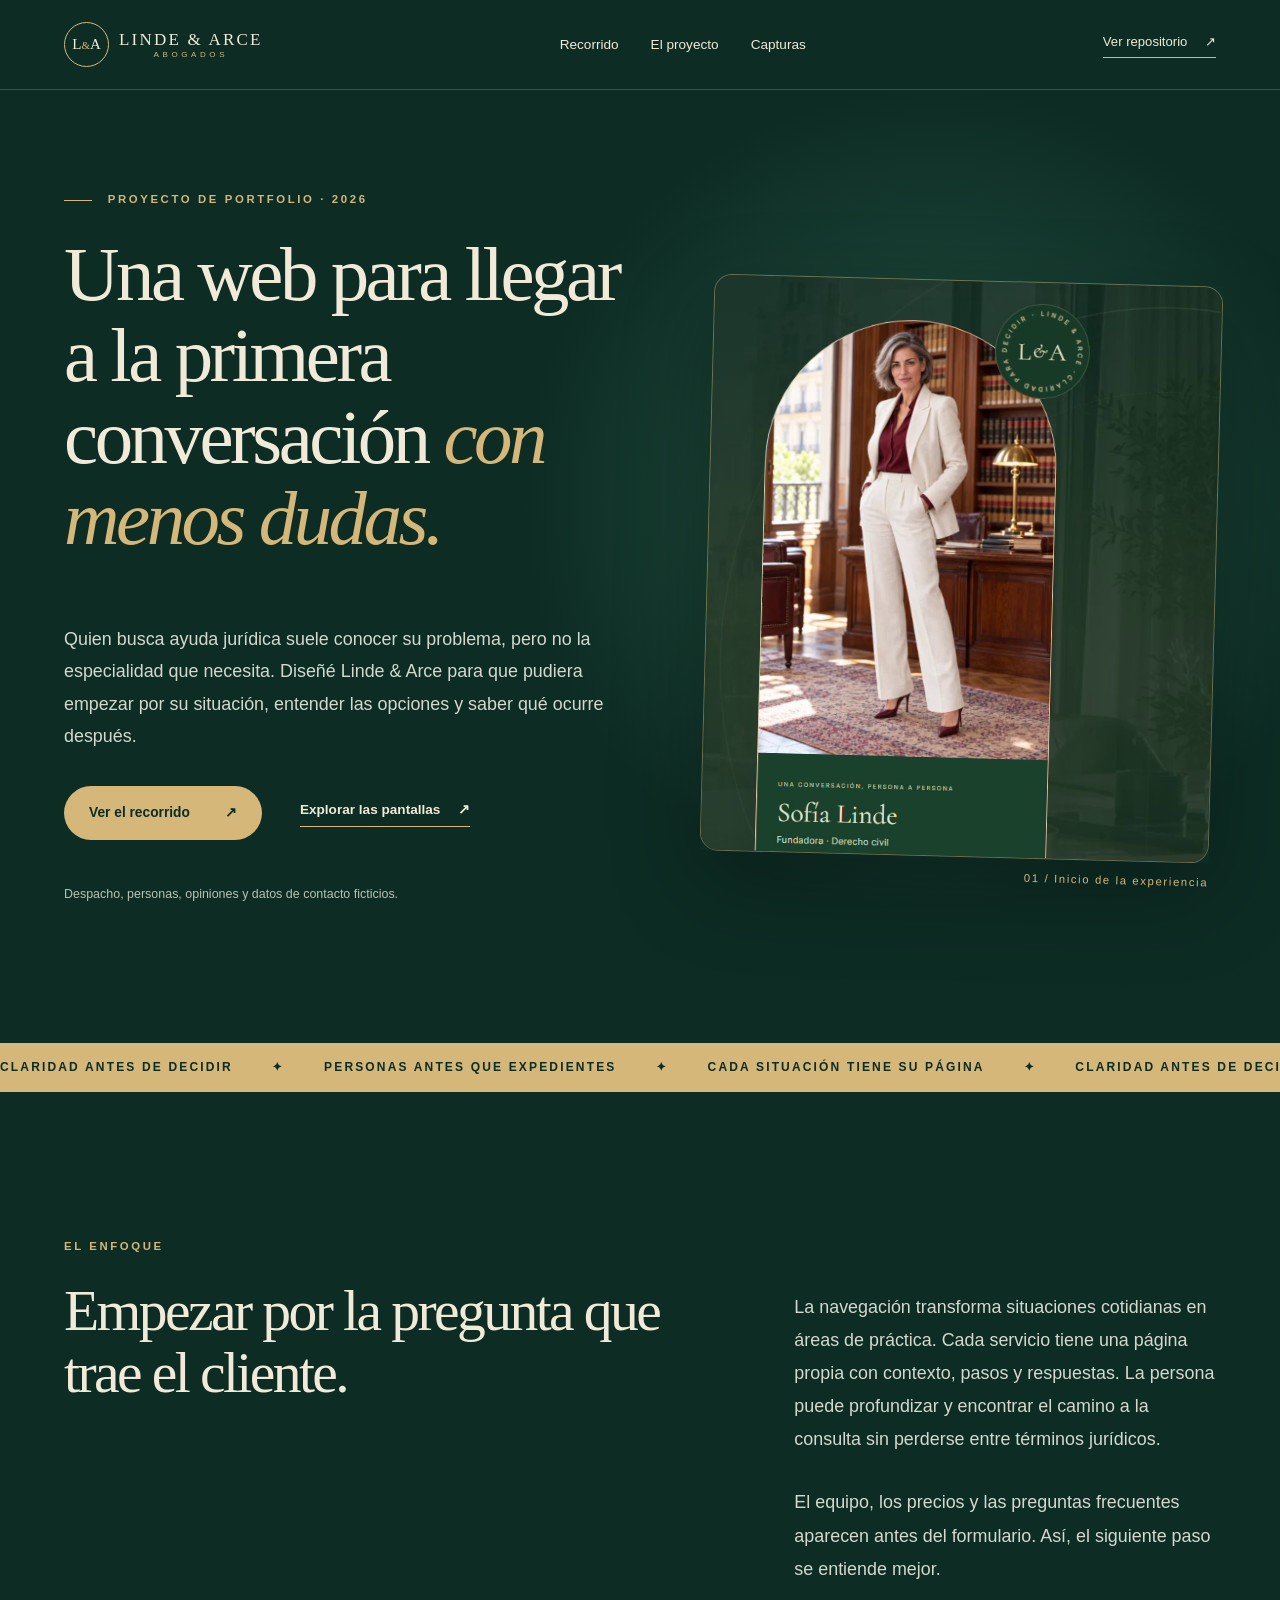
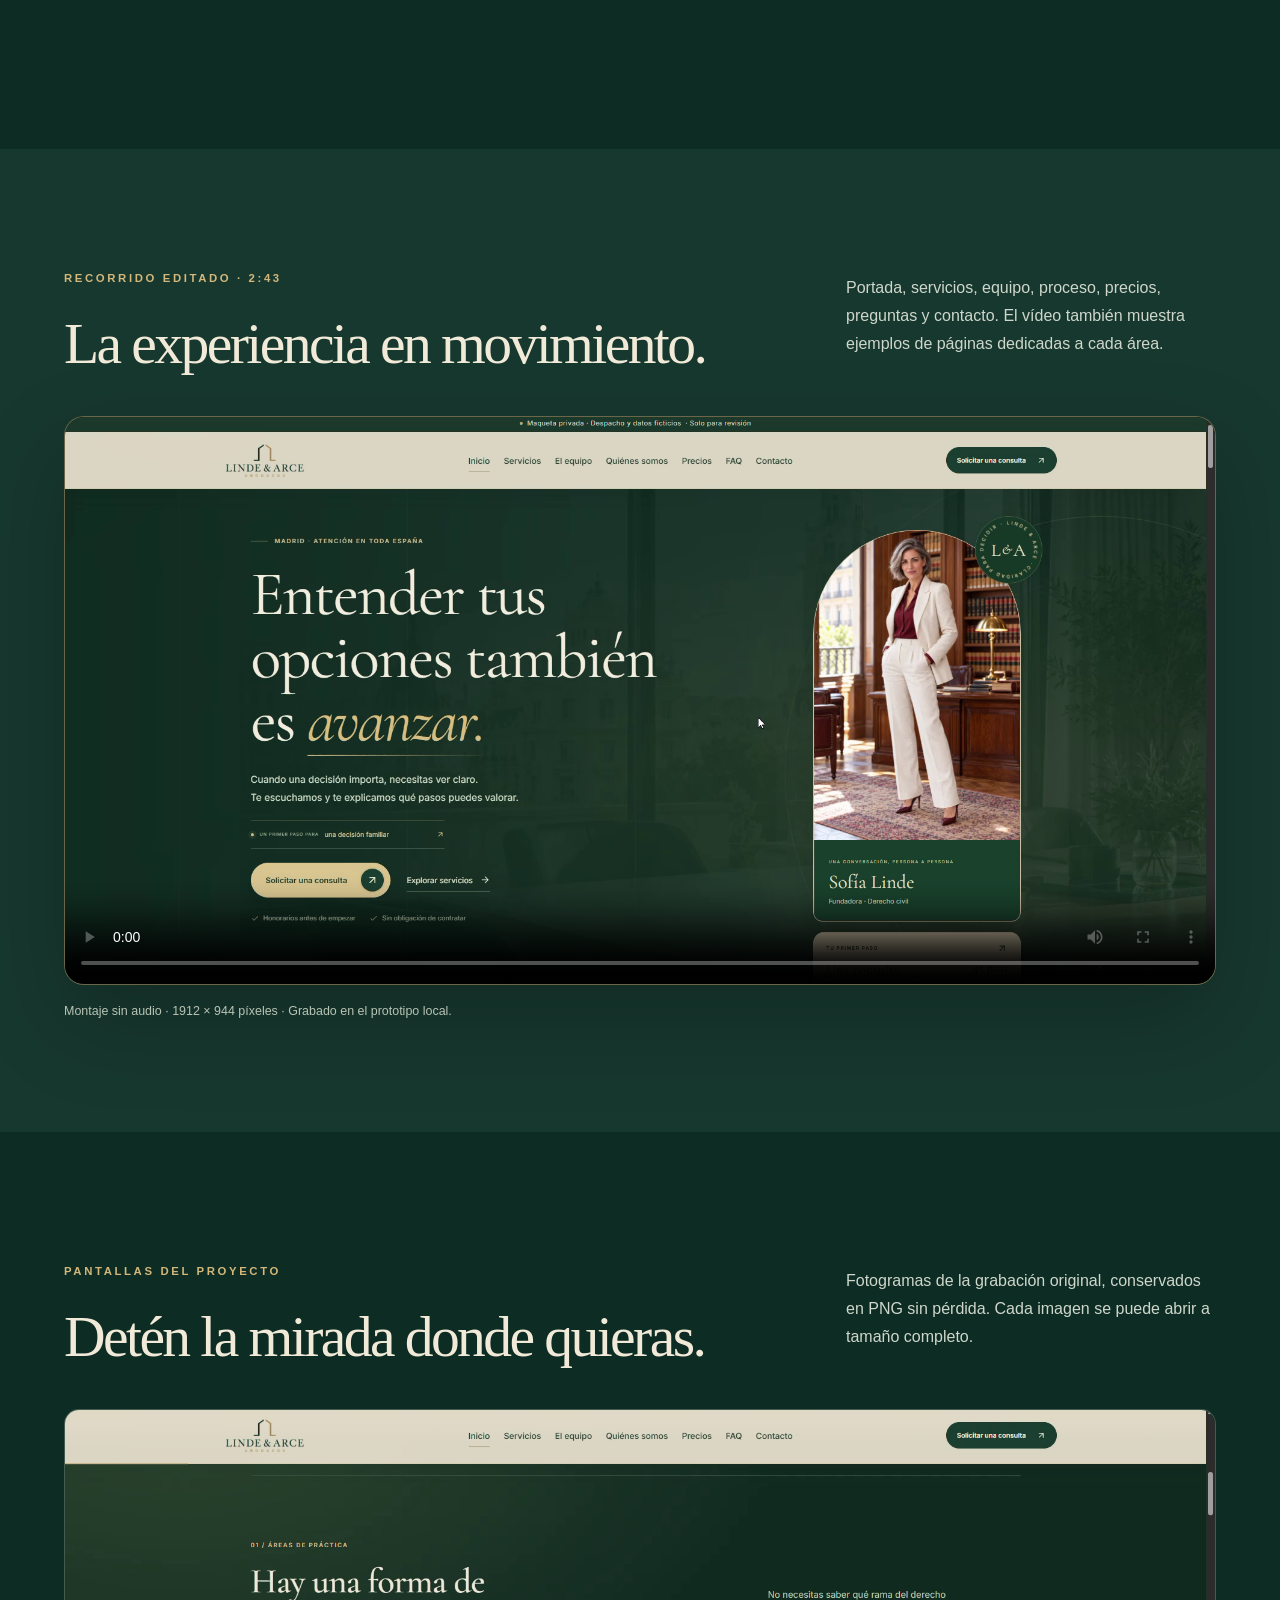
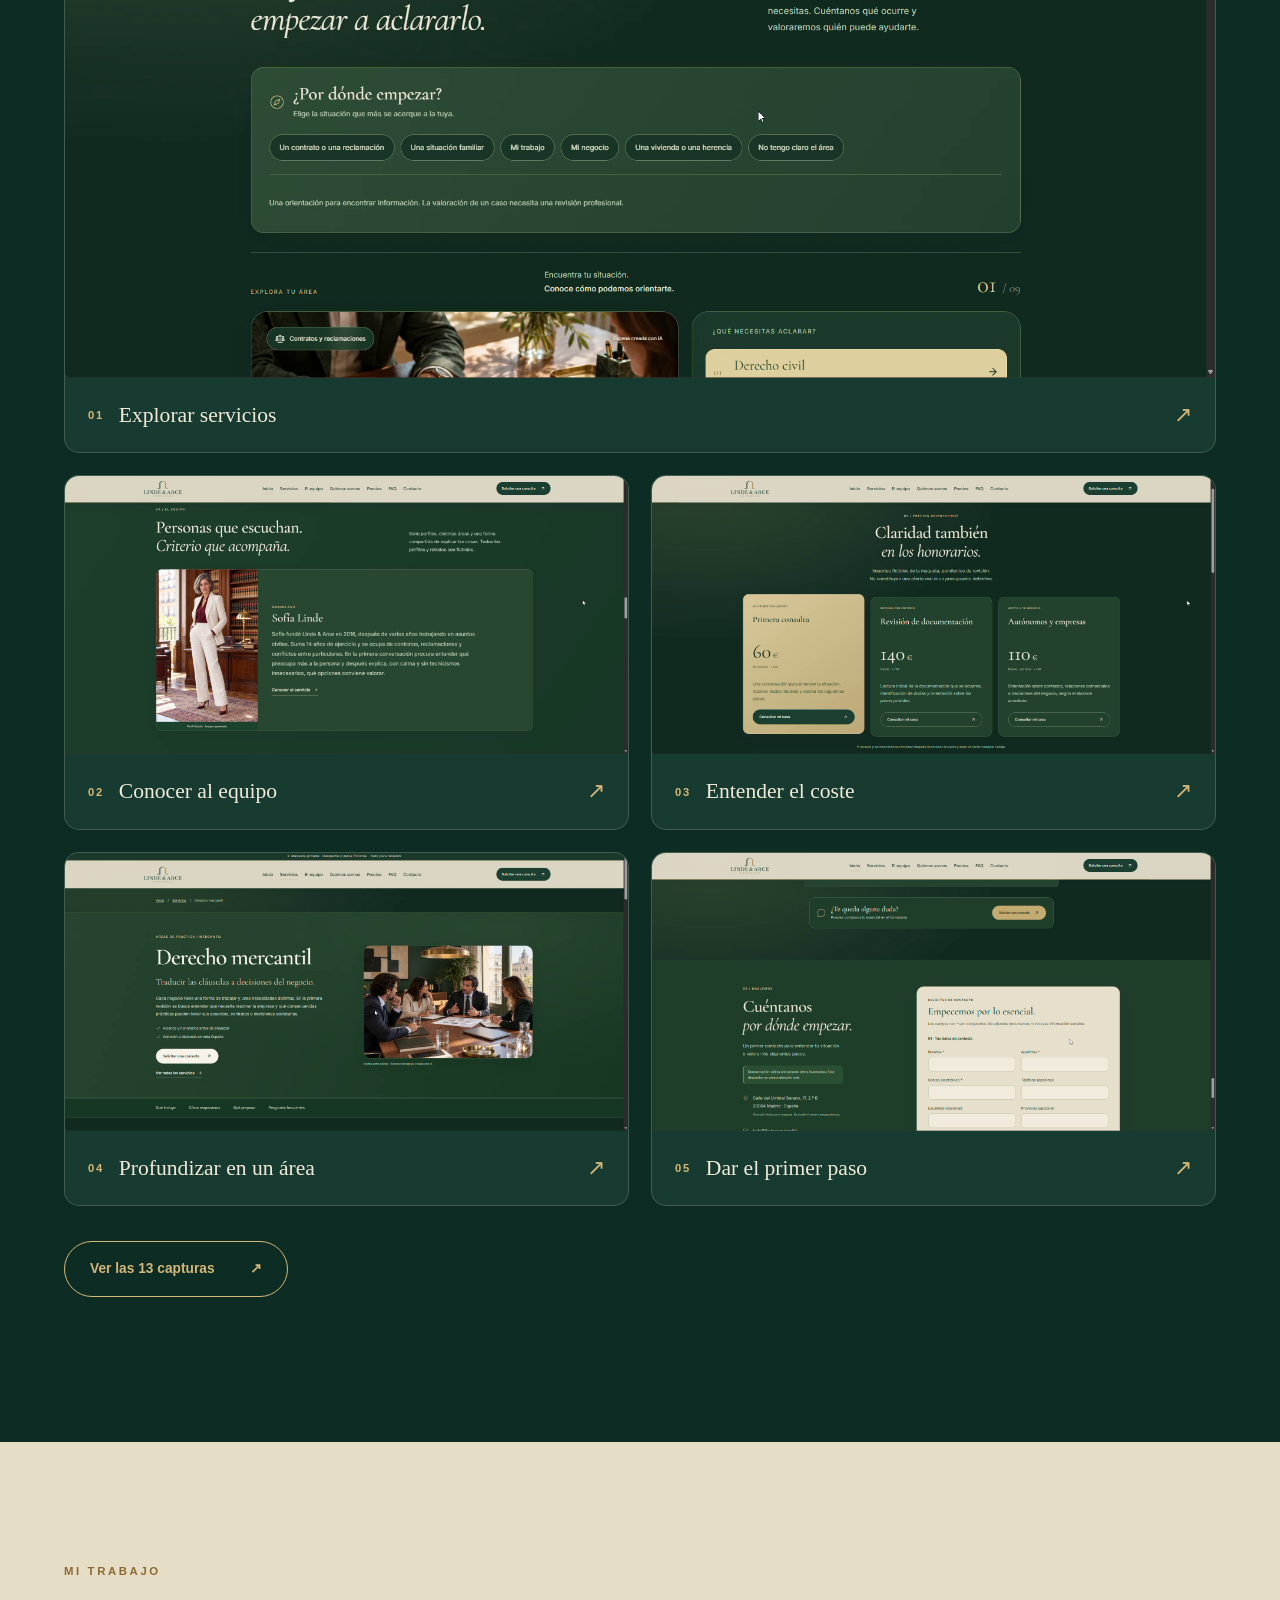
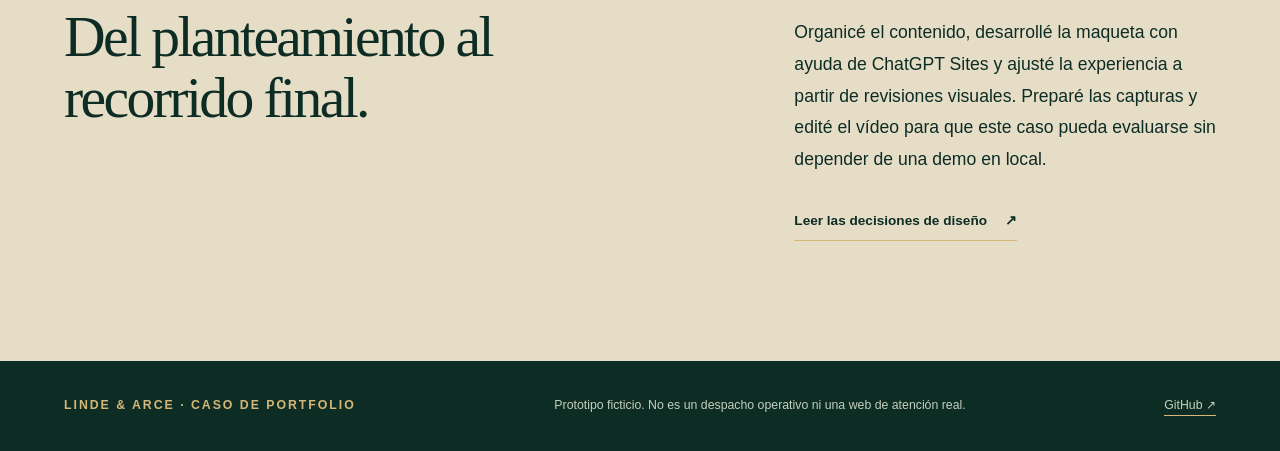
==== commit e16072af: "Añade la carpeta para futuros proyectos de Claude Code" ====
--- a/Sistemas de IA creados con ChatGPT Sites/Linde y Arce Abogados/index.html
+++ b/Sistemas de IA creados con ChatGPT Sites/Linde y Arce Abogados/index.html
@@ -1,72 +1,72 @@
-<!doctype html>
-<html lang="es">
-<head>
-  <meta charset="utf-8">
-  <meta name="viewport" content="width=device-width, initial-scale=1">
-  <meta name="description" content="Caso de portfolio Linde & Arce: diseño web y experiencia digital para un despacho jurídico ficticio. Vídeo del recorrido y capturas de alta resolución.">
-  <meta name="theme-color" content="#0d2c24">
-  <title>Linde & Arce · Caso de portfolio</title>
-  <link rel="stylesheet" href="styles.css">
-</head>
-<body>
-  <header class="site-header">
-    <a class="brand" href="#inicio" aria-label="Linde y Arce, inicio"><span class="brand-mark">L<span>&</span>A</span><span class="brand-name">LINDE & ARCE <small>ABOGADOS</small></span></a>
-    <nav aria-label="Navegación de este caso">
-      <a href="#recorrido">Recorrido</a>
-      <a href="#decisiones">El proyecto</a>
-      <a href="#capturas">Capturas</a>
-    </nav>
-    <a class="header-link" href="https://github.com/unai-598/portfolio-linde-arce-abogados">Ver repositorio <span aria-hidden="true">↗</span></a>
-  </header>
-
-  <main>
-    <section class="hero" id="inicio">
-      <div class="hero-copy">
-        <p class="eyebrow"><span></span> PROYECTO DE PORTFOLIO · 2026</p>
-        <h1>Una web para llegar a la primera conversación <em>con menos dudas.</em></h1>
-        <p class="hero-intro">Quien busca ayuda jurídica suele conocer su problema, pero no la especialidad que necesita. Diseñé Linde & Arce para que pudiera empezar por su situación, entender las opciones y saber qué ocurre después.</p>
-        <div class="hero-actions">
-          <a class="button button-gold" href="#recorrido">Ver el recorrido <span aria-hidden="true">↗</span></a>
-          <a class="text-link" href="#capturas">Explorar las pantallas <span aria-hidden="true">↗</span></a>
-        </div>
-        <p class="hero-note">Despacho, personas, opiniones y datos de contacto ficticios.</p>
-      </div>
-      <div class="hero-visual">
-        <img src="assets/portada-detalle.png" alt="Sofía Linde en la portada del prototipo" width="600" height="680">
-        <span class="visual-caption">01 / Inicio de la experiencia</span>
-      </div>
-    </section>
-
-    <div class="marquee" aria-hidden="true"><div>CLARIDAD ANTES DE DECIDIR <span>✦</span> PERSONAS ANTES QUE EXPEDIENTES <span>✦</span> CADA SITUACIÓN TIENE SU PÁGINA <span>✦</span> CLARIDAD ANTES DE DECIDIR <span>✦</span> PERSONAS ANTES QUE EXPEDIENTES <span>✦</span></div></div>
-
-    <section class="intro-grid section-wrap" id="decisiones">
-      <div><p class="eyebrow">EL ENFOQUE</p><h2>Empezar por la pregunta que trae el cliente.</h2></div>
-      <div class="intro-text"><p>La navegación transforma situaciones cotidianas en áreas de práctica. Cada servicio tiene una página propia con contexto, pasos y respuestas. La persona puede profundizar y encontrar el camino a la consulta sin perderse entre términos jurídicos.</p><p>El equipo, los precios y las preguntas frecuentes aparecen antes del formulario. Así, el siguiente paso se entiende mejor.</p></div>
-    </section>
-
-    <section class="video-section" id="recorrido">
-      <div class="section-wrap">
-        <div class="section-heading"><div><p class="eyebrow">RECORRIDO EDITADO · 2:43</p><h2>La experiencia en movimiento.</h2></div><p>Portada, servicios, equipo, proceso, precios, preguntas y contacto. El vídeo también muestra ejemplos de páginas dedicadas a cada área.</p></div>
-        <div class="video-frame"><video controls preload="metadata" playsinline poster="assets/capturas/01-inicio.png" aria-label="Vídeo de la web Linde y Arce"><source src="assets/linde-arce-recorrido.mp4" type="video/mp4">Tu navegador no puede reproducir este vídeo. <a href="assets/linde-arce-recorrido.mp4">Descargar vídeo</a>.</video></div>
-        <p class="video-note">Montaje sin audio · 1912 × 944 píxeles · Grabado en el prototipo local.</p>
-      </div>
-    </section>
-
-    <section class="section-wrap gallery-section" id="capturas">
-      <div class="section-heading"><div><p class="eyebrow">PANTALLAS DEL PROYECTO</p><h2>Detén la mirada donde quieras.</h2></div><p>Fotogramas de la grabación original, conservados en PNG sin pérdida. Cada imagen se puede abrir a tamaño completo.</p></div>
-      <div class="gallery">
-        <a class="shot shot-wide" href="assets/capturas/02-servicios.png"><img loading="lazy" src="assets/capturas/02-servicios.png" alt="Explorador de servicios" width="1912" height="944"><span><b>01</b> Explorar servicios <i aria-hidden="true">↗</i></span></a>
-        <a class="shot" href="assets/capturas/05-equipo.png"><img loading="lazy" src="assets/capturas/05-equipo.png" alt="Perfil de una integrante del equipo" width="1912" height="944"><span><b>02</b> Conocer al equipo <i aria-hidden="true">↗</i></span></a>
-        <a class="shot" href="assets/capturas/06-precios.png"><img loading="lazy" src="assets/capturas/06-precios.png" alt="Opciones y precios orientativos" width="1912" height="944"><span><b>03</b> Entender el coste <i aria-hidden="true">↗</i></span></a>
-        <a class="shot" href="assets/capturas/11-mercantil.png"><img loading="lazy" src="assets/capturas/11-mercantil.png" alt="Página dedicada a derecho mercantil" width="1912" height="944"><span><b>04</b> Profundizar en un área <i aria-hidden="true">↗</i></span></a>
-        <a class="shot" href="assets/capturas/09-contacto.png"><img loading="lazy" src="assets/capturas/09-contacto.png" alt="Formulario de contacto del prototipo" width="1912" height="944"><span><b>05</b> Dar el primer paso <i aria-hidden="true">↗</i></span></a>
-      </div>
-      <a class="button button-outline" href="https://github.com/unai-598/portfolio-linde-arce-abogados/blob/main/CAPTURAS.md">Ver las 13 capturas <span aria-hidden="true">↗</span></a>
-    </section>
-
-    <section class="closing"><div class="section-wrap closing-grid"><div><p class="eyebrow">MI TRABAJO</p><h2>Del planteamiento al recorrido final.</h2></div><div><p>Organicé el contenido, desarrollé la maqueta con ayuda de ChatGPT Sites y ajusté la experiencia a partir de revisiones visuales. Preparé las capturas y edité el vídeo para que este caso pueda evaluarse sin depender de una demo en local.</p><a class="text-link" href="https://github.com/unai-598/portfolio-linde-arce-abogados/blob/main/PROYECTO.md">Leer las decisiones de diseño <span aria-hidden="true">↗</span></a></div></div></section>
-  </main>
-
-  <footer><span>LINDE & ARCE · CASO DE PORTFOLIO</span><p>Prototipo ficticio. No es un despacho operativo ni una web de atención real.</p><a href="https://github.com/unai-598/portfolio-linde-arce-abogados">GitHub ↗</a></footer>
-</body>
-</html>
+<!doctype html>
+<html lang="es">
+<head>
+  <meta charset="utf-8">
+  <meta name="viewport" content="width=device-width, initial-scale=1">
+  <meta name="description" content="Caso de portfolio Linde & Arce: diseño web y experiencia digital para un despacho jurídico ficticio. Vídeo del recorrido y capturas de alta resolución.">
+  <meta name="theme-color" content="#0d2c24">
+  <title>Linde & Arce · Caso de portfolio</title>
+  <link rel="stylesheet" href="styles.css">
+</head>
+<body>
+  <header class="site-header">
+    <a class="brand" href="#inicio" aria-label="Linde y Arce, inicio"><span class="brand-mark">L<span>&</span>A</span><span class="brand-name">LINDE & ARCE <small>ABOGADOS</small></span></a>
+    <nav aria-label="Navegación de este caso">
+      <a href="#recorrido">Recorrido</a>
+      <a href="#decisiones">El proyecto</a>
+      <a href="#capturas">Capturas</a>
+    </nav>
+    <a class="header-link" href="https://github.com/unai-598/portfolio-linde-arce-abogados">Ver repositorio <span aria-hidden="true">↗</span></a>
+  </header>
+
+  <main>
+    <section class="hero" id="inicio">
+      <div class="hero-copy">
+        <p class="eyebrow"><span></span> PROYECTO DE PORTFOLIO · 2026</p>
+        <h1>Una web para llegar a la primera conversación <em>con menos dudas.</em></h1>
+        <p class="hero-intro">Quien busca ayuda jurídica suele conocer su problema, pero no la especialidad que necesita. Diseñé Linde & Arce para que pudiera empezar por su situación, entender las opciones y saber qué ocurre después.</p>
+        <div class="hero-actions">
+          <a class="button button-gold" href="#recorrido">Ver el recorrido <span aria-hidden="true">↗</span></a>
+          <a class="text-link" href="#capturas">Explorar las pantallas <span aria-hidden="true">↗</span></a>
+        </div>
+        <p class="hero-note">Despacho, personas, opiniones y datos de contacto ficticios.</p>
+      </div>
+      <div class="hero-visual">
+        <img src="assets/portada-detalle.png" alt="Sofía Linde en la portada del prototipo" width="600" height="680">
+        <span class="visual-caption">01 / Inicio de la experiencia</span>
+      </div>
+    </section>
+
+    <div class="marquee" aria-hidden="true"><div>CLARIDAD ANTES DE DECIDIR <span>✦</span> PERSONAS ANTES QUE EXPEDIENTES <span>✦</span> CADA SITUACIÓN TIENE SU PÁGINA <span>✦</span> CLARIDAD ANTES DE DECIDIR <span>✦</span> PERSONAS ANTES QUE EXPEDIENTES <span>✦</span></div></div>
+
+    <section class="intro-grid section-wrap" id="decisiones">
+      <div><p class="eyebrow">EL ENFOQUE</p><h2>Empezar por la pregunta que trae el cliente.</h2></div>
+      <div class="intro-text"><p>La navegación transforma situaciones cotidianas en áreas de práctica. Cada servicio tiene una página propia con contexto, pasos y respuestas. La persona puede profundizar y encontrar el camino a la consulta sin perderse entre términos jurídicos.</p><p>El equipo, los precios y las preguntas frecuentes aparecen antes del formulario. Así, el siguiente paso se entiende mejor.</p></div>
+    </section>
+
+    <section class="video-section" id="recorrido">
+      <div class="section-wrap">
+        <div class="section-heading"><div><p class="eyebrow">RECORRIDO EDITADO · 2:43</p><h2>La experiencia en movimiento.</h2></div><p>Portada, servicios, equipo, proceso, precios, preguntas y contacto. El vídeo también muestra ejemplos de páginas dedicadas a cada área.</p></div>
+        <div class="video-frame"><video controls preload="metadata" playsinline poster="assets/capturas/01-inicio.png" aria-label="Vídeo de la web Linde y Arce"><source src="assets/linde-arce-recorrido.mp4" type="video/mp4">Tu navegador no puede reproducir este vídeo. <a href="assets/linde-arce-recorrido.mp4">Descargar vídeo</a>.</video></div>
+        <p class="video-note">Montaje sin audio · 1912 × 944 píxeles · Grabado en el prototipo local.</p>
+      </div>
+    </section>
+
+    <section class="section-wrap gallery-section" id="capturas">
+      <div class="section-heading"><div><p class="eyebrow">PANTALLAS DEL PROYECTO</p><h2>Detén la mirada donde quieras.</h2></div><p>Fotogramas de la grabación original, conservados en PNG sin pérdida. Cada imagen se puede abrir a tamaño completo.</p></div>
+      <div class="gallery">
+        <a class="shot shot-wide" href="assets/capturas/02-servicios.png"><img loading="lazy" src="assets/capturas/02-servicios.png" alt="Explorador de servicios" width="1912" height="944"><span><b>01</b> Explorar servicios <i aria-hidden="true">↗</i></span></a>
+        <a class="shot" href="assets/capturas/05-equipo.png"><img loading="lazy" src="assets/capturas/05-equipo.png" alt="Perfil de una integrante del equipo" width="1912" height="944"><span><b>02</b> Conocer al equipo <i aria-hidden="true">↗</i></span></a>
+        <a class="shot" href="assets/capturas/06-precios.png"><img loading="lazy" src="assets/capturas/06-precios.png" alt="Opciones y precios orientativos" width="1912" height="944"><span><b>03</b> Entender el coste <i aria-hidden="true">↗</i></span></a>
+        <a class="shot" href="assets/capturas/11-mercantil.png"><img loading="lazy" src="assets/capturas/11-mercantil.png" alt="Página dedicada a derecho mercantil" width="1912" height="944"><span><b>04</b> Profundizar en un área <i aria-hidden="true">↗</i></span></a>
+        <a class="shot" href="assets/capturas/09-contacto.png"><img loading="lazy" src="assets/capturas/09-contacto.png" alt="Formulario de contacto del prototipo" width="1912" height="944"><span><b>05</b> Dar el primer paso <i aria-hidden="true">↗</i></span></a>
+      </div>
+      <a class="button button-outline" href="https://github.com/unai-598/portfolio-linde-arce-abogados/blob/main/CAPTURAS.md">Ver las 13 capturas <span aria-hidden="true">↗</span></a>
+    </section>
+
+    <section class="closing"><div class="section-wrap closing-grid"><div><p class="eyebrow">MI TRABAJO</p><h2>Del planteamiento al recorrido final.</h2></div><div><p>Organicé el contenido, desarrollé la maqueta con ayuda de ChatGPT Sites y ajusté la experiencia a partir de revisiones visuales. Preparé las capturas y edité el vídeo para que este caso pueda evaluarse sin depender de una demo en local.</p><a class="text-link" href="https://github.com/unai-598/portfolio-linde-arce-abogados/blob/main/PROYECTO.md">Leer las decisiones de diseño <span aria-hidden="true">↗</span></a></div></div></section>
+  </main>
+
+  <footer><span>LINDE & ARCE · CASO DE PORTFOLIO</span><p>Prototipo ficticio. No es un despacho operativo ni una web de atención real.</p><a href="https://github.com/unai-598/portfolio-linde-arce-abogados">GitHub ↗</a></footer>
+</body>
+</html>
--- a/Sistemas de IA creados con ChatGPT Sites/Linde y Arce Abogados/styles.css
+++ b/Sistemas de IA creados con ChatGPT Sites/Linde y Arce Abogados/styles.css
@@ -1,16 +1,16 @@
-:root{--forest:#0d2c24;--forest-2:#173b30;--cream:#f1ead8;--cream-2:#d9d5c8;--gold:#d4b779;--line:rgba(226,218,195,.21)}
-/* Respect the source image ratio and keep the compact monogram on one line. */
-.hero-visual img,.shot img{height:auto}
-.brand-mark{display:flex;flex:none;justify-content:center;align-items:center;white-space:nowrap;font-size:15px}
-.brand-mark span{font-size:11px}
-*{box-sizing:border-box}html{scroll-behavior:smooth}body{margin:0;background:var(--forest);color:var(--cream);font:16px/1.6 Arial,Helvetica,sans-serif}a{color:inherit;text-decoration:none}button,a{ -webkit-tap-highlight-color:transparent}a:focus-visible,video:focus-visible{outline:2px solid var(--gold);outline-offset:4px}img{max-width:100%;display:block}h1,h2,p{margin-top:0}h1,h2{font-family:Georgia,'Times New Roman',serif;font-weight:400;line-height:1.06;letter-spacing:-.045em}h1{font-size:clamp(3rem,6vw,6.4rem);max-width:900px}h1 em{font-weight:400;color:var(--gold)}h2{font-size:clamp(2.6rem,4.5vw,5rem);max-width:730px}.eyebrow{font-size:.71rem;font-weight:700;letter-spacing:.23em;color:var(--gold);margin-bottom:1.6rem}.eyebrow span{display:inline-block;width:28px;border-top:1px solid var(--gold);vertical-align:middle;margin-right:10px}.site-header{height:90px;padding:0 clamp(24px,5vw,90px);display:flex;align-items:center;justify-content:space-between;gap:30px;border-bottom:1px solid var(--line);position:relative;z-index:2}.brand{display:flex;align-items:center;gap:10px;white-space:nowrap}.brand-mark{display:grid;place-items:center;width:45px;height:45px;border:1px solid var(--gold);border-radius:50%;font:20px Georgia,serif}.brand-mark span{font-size:13px;color:var(--gold)}.brand-name{font:17px Georgia,serif;letter-spacing:.13em}.brand-name small{display:block;text-align:center;font:8px Arial,sans-serif;letter-spacing:.45em;color:var(--gold)}nav{display:flex;gap:32px;font-size:.85rem}nav a,.header-link,.text-link{transition:color .2s}nav a:hover,.header-link:hover,.text-link:hover{color:var(--gold)}.header-link{font-size:.82rem;border-bottom:1px solid var(--gold);padding-bottom:5px;white-space:nowrap}.header-link span,.text-link span{margin-left:14px}.hero{min-height:760px;padding:100px clamp(24px,5vw,90px) 95px;display:grid;grid-template-columns:1fr .9fr;gap:6vw;align-items:center;background:radial-gradient(circle at 73% 43%,#265443 0%,transparent 38%),var(--forest)}.hero-copy{padding-bottom:30px}.hero-intro{max-width:600px;color:#d3d9cf;font-size:1.12rem;line-height:1.8}.hero-actions{display:flex;align-items:center;gap:38px;margin:34px 0 45px}.button{display:inline-flex;align-items:center;justify-content:space-between;gap:35px;border-radius:999px;padding:16px 25px;font-weight:700;font-size:.86rem;transition:transform .22s,background .22s}.button:hover{transform:translateY(-3px)}.button-gold{background:var(--gold);color:var(--forest)}.button-gold:hover{background:#e9d29c}.button-outline{border:1px solid var(--gold);color:var(--gold);margin-top:35px}.button-outline:hover{background:rgba(212,183,121,.08)}.text-link{font-weight:700;font-size:.85rem;border-bottom:1px solid var(--gold);padding-bottom:6px}.hero-note,.video-note{font-size:.78rem;color:#b8c3b5}.hero-visual{position:relative;transform:rotate(1.5deg);box-shadow:0 30px 90px rgba(0,0,0,.28)}.hero-visual img{border:1px solid rgba(212,183,121,.45);border-radius:18px;width:100%}.visual-caption{position:absolute;right:0;bottom:-29px;font-size:.7rem;color:var(--gold);letter-spacing:.15em}.marquee{overflow:hidden;background:var(--gold);color:var(--forest);font-size:.75rem;font-weight:700;letter-spacing:.18em;white-space:nowrap;padding:15px 0}.marquee div{width:max-content;animation:move 35s linear infinite}.marquee span{margin:0 34px}@keyframes move{to{transform:translateX(-50%)}}.section-wrap{max-width:1510px;margin:auto;padding-left:clamp(24px,5vw,90px);padding-right:clamp(24px,5vw,90px)}.intro-grid{display:grid;grid-template-columns:1fr .7fr;gap:10vw;padding-top:145px;padding-bottom:145px}.intro-text{padding-top:54px;color:#d4d9cf;font-size:1.12rem;line-height:1.85}.intro-text p+p{margin-top:30px}.video-section{padding:120px 0 110px;background:#17382f}.section-heading{display:flex;align-items:end;justify-content:space-between;gap:70px;margin-bottom:42px}.section-heading h2{margin-bottom:0}.section-heading>p{max-width:370px;color:#cfd7cc;line-height:1.75}.video-frame{border:1px solid rgba(212,183,121,.48);border-radius:20px;overflow:hidden;box-shadow:0 35px 90px rgba(0,0,0,.22);background:#091d18}.video-frame video{display:block;width:100%;height:auto;aspect-ratio:1912/944}.video-note{margin:17px 0 0}.gallery-section{padding-top:130px;padding-bottom:145px}.gallery{display:grid;grid-template-columns:repeat(2,1fr);gap:22px}.shot{border:1px solid var(--line);border-radius:15px;overflow:hidden;background:var(--forest-2);transition:transform .25s,border-color .25s}.shot:hover{transform:translateY(-5px);border-color:var(--gold)}.shot img{width:100%;aspect-ratio:1912/944;object-fit:cover}.shot span{display:flex;align-items:center;gap:15px;padding:20px 23px;font-family:Georgia,serif;font-size:1.35rem}.shot b{font:700 .7rem Arial,sans-serif;color:var(--gold);letter-spacing:.15em}.shot i{margin-left:auto;font-style:normal;color:var(--gold)}.shot-wide{grid-column:span 2}.closing{background:#e6ddc7;color:var(--forest);padding:120px 0}.closing-grid{display:grid;grid-template-columns:1fr .7fr;gap:10vw}.closing .eyebrow{color:#8d6a31}.closing-grid>div:last-child{padding-top:55px;font-size:1.1rem;line-height:1.8}.closing .text-link{display:inline-block;margin-top:16px}footer{display:flex;gap:25px;justify-content:space-between;align-items:center;padding:35px clamp(24px,5vw,90px);font-size:.77rem;color:#c4cfbf}footer span{font-weight:700;letter-spacing:.16em;color:var(--gold)}footer p{margin:0}footer a{border-bottom:1px solid var(--gold)}@media(max-width:900px){.site-header{height:75px}.site-header nav{display:none}.hero{grid-template-columns:1fr;gap:45px;padding-top:75px}.hero-visual{max-width:720px}.intro-grid,.closing-grid{grid-template-columns:1fr;gap:15px}.intro-text,.closing-grid>div:last-child{padding-top:0}.section-heading{display:block}.section-heading>p{max-width:660px;margin-top:25px}.intro-grid{padding-top:100px;padding-bottom:100px}.gallery-section{padding-top:95px;padding-bottom:100px}}@media(max-width:620px){.brand-name{font-size:13px}.brand-mark{width:37px;height:37px}.header-link{font-size:.7rem}.hero{padding-bottom:70px}.hero-actions{align-items:flex-start;flex-direction:column;gap:25px}.hero-intro,.intro-text{font-size:1rem}.gallery{grid-template-columns:1fr}.shot-wide{grid-column:auto}.shot span{font-size:1.12rem}.video-section{padding:85px 0}.closing{padding:85px 0}footer{display:block}footer p{margin:18px 0}}@media(prefers-reduced-motion:reduce){html{scroll-behavior:auto}.marquee div{animation:none}.button,.shot{transition:none}}
-
-.hero-visual img,.shot img{height:auto}
-.brand-mark{display:flex;flex:none;justify-content:center;align-items:center;white-space:nowrap;font-size:15px}
-.brand-mark span{font-size:11px}
-
-.hero-visual img{height:570px;object-fit:cover;object-position:82% 50%}
-@media(max-width:900px){.hero-visual img{height:420px}}
-@media(max-width:620px){.hero-visual img{height:360px}}
-
-.hero-visual img{height:auto;object-fit:initial}
+:root{--forest:#0d2c24;--forest-2:#173b30;--cream:#f1ead8;--cream-2:#d9d5c8;--gold:#d4b779;--line:rgba(226,218,195,.21)}
+/* Respect the source image ratio and keep the compact monogram on one line. */
+.hero-visual img,.shot img{height:auto}
+.brand-mark{display:flex;flex:none;justify-content:center;align-items:center;white-space:nowrap;font-size:15px}
+.brand-mark span{font-size:11px}
+*{box-sizing:border-box}html{scroll-behavior:smooth}body{margin:0;background:var(--forest);color:var(--cream);font:16px/1.6 Arial,Helvetica,sans-serif}a{color:inherit;text-decoration:none}button,a{ -webkit-tap-highlight-color:transparent}a:focus-visible,video:focus-visible{outline:2px solid var(--gold);outline-offset:4px}img{max-width:100%;display:block}h1,h2,p{margin-top:0}h1,h2{font-family:Georgia,'Times New Roman',serif;font-weight:400;line-height:1.06;letter-spacing:-.045em}h1{font-size:clamp(3rem,6vw,6.4rem);max-width:900px}h1 em{font-weight:400;color:var(--gold)}h2{font-size:clamp(2.6rem,4.5vw,5rem);max-width:730px}.eyebrow{font-size:.71rem;font-weight:700;letter-spacing:.23em;color:var(--gold);margin-bottom:1.6rem}.eyebrow span{display:inline-block;width:28px;border-top:1px solid var(--gold);vertical-align:middle;margin-right:10px}.site-header{height:90px;padding:0 clamp(24px,5vw,90px);display:flex;align-items:center;justify-content:space-between;gap:30px;border-bottom:1px solid var(--line);position:relative;z-index:2}.brand{display:flex;align-items:center;gap:10px;white-space:nowrap}.brand-mark{display:grid;place-items:center;width:45px;height:45px;border:1px solid var(--gold);border-radius:50%;font:20px Georgia,serif}.brand-mark span{font-size:13px;color:var(--gold)}.brand-name{font:17px Georgia,serif;letter-spacing:.13em}.brand-name small{display:block;text-align:center;font:8px Arial,sans-serif;letter-spacing:.45em;color:var(--gold)}nav{display:flex;gap:32px;font-size:.85rem}nav a,.header-link,.text-link{transition:color .2s}nav a:hover,.header-link:hover,.text-link:hover{color:var(--gold)}.header-link{font-size:.82rem;border-bottom:1px solid var(--gold);padding-bottom:5px;white-space:nowrap}.header-link span,.text-link span{margin-left:14px}.hero{min-height:760px;padding:100px clamp(24px,5vw,90px) 95px;display:grid;grid-template-columns:1fr .9fr;gap:6vw;align-items:center;background:radial-gradient(circle at 73% 43%,#265443 0%,transparent 38%),var(--forest)}.hero-copy{padding-bottom:30px}.hero-intro{max-width:600px;color:#d3d9cf;font-size:1.12rem;line-height:1.8}.hero-actions{display:flex;align-items:center;gap:38px;margin:34px 0 45px}.button{display:inline-flex;align-items:center;justify-content:space-between;gap:35px;border-radius:999px;padding:16px 25px;font-weight:700;font-size:.86rem;transition:transform .22s,background .22s}.button:hover{transform:translateY(-3px)}.button-gold{background:var(--gold);color:var(--forest)}.button-gold:hover{background:#e9d29c}.button-outline{border:1px solid var(--gold);color:var(--gold);margin-top:35px}.button-outline:hover{background:rgba(212,183,121,.08)}.text-link{font-weight:700;font-size:.85rem;border-bottom:1px solid var(--gold);padding-bottom:6px}.hero-note,.video-note{font-size:.78rem;color:#b8c3b5}.hero-visual{position:relative;transform:rotate(1.5deg);box-shadow:0 30px 90px rgba(0,0,0,.28)}.hero-visual img{border:1px solid rgba(212,183,121,.45);border-radius:18px;width:100%}.visual-caption{position:absolute;right:0;bottom:-29px;font-size:.7rem;color:var(--gold);letter-spacing:.15em}.marquee{overflow:hidden;background:var(--gold);color:var(--forest);font-size:.75rem;font-weight:700;letter-spacing:.18em;white-space:nowrap;padding:15px 0}.marquee div{width:max-content;animation:move 35s linear infinite}.marquee span{margin:0 34px}@keyframes move{to{transform:translateX(-50%)}}.section-wrap{max-width:1510px;margin:auto;padding-left:clamp(24px,5vw,90px);padding-right:clamp(24px,5vw,90px)}.intro-grid{display:grid;grid-template-columns:1fr .7fr;gap:10vw;padding-top:145px;padding-bottom:145px}.intro-text{padding-top:54px;color:#d4d9cf;font-size:1.12rem;line-height:1.85}.intro-text p+p{margin-top:30px}.video-section{padding:120px 0 110px;background:#17382f}.section-heading{display:flex;align-items:end;justify-content:space-between;gap:70px;margin-bottom:42px}.section-heading h2{margin-bottom:0}.section-heading>p{max-width:370px;color:#cfd7cc;line-height:1.75}.video-frame{border:1px solid rgba(212,183,121,.48);border-radius:20px;overflow:hidden;box-shadow:0 35px 90px rgba(0,0,0,.22);background:#091d18}.video-frame video{display:block;width:100%;height:auto;aspect-ratio:1912/944}.video-note{margin:17px 0 0}.gallery-section{padding-top:130px;padding-bottom:145px}.gallery{display:grid;grid-template-columns:repeat(2,1fr);gap:22px}.shot{border:1px solid var(--line);border-radius:15px;overflow:hidden;background:var(--forest-2);transition:transform .25s,border-color .25s}.shot:hover{transform:translateY(-5px);border-color:var(--gold)}.shot img{width:100%;aspect-ratio:1912/944;object-fit:cover}.shot span{display:flex;align-items:center;gap:15px;padding:20px 23px;font-family:Georgia,serif;font-size:1.35rem}.shot b{font:700 .7rem Arial,sans-serif;color:var(--gold);letter-spacing:.15em}.shot i{margin-left:auto;font-style:normal;color:var(--gold)}.shot-wide{grid-column:span 2}.closing{background:#e6ddc7;color:var(--forest);padding:120px 0}.closing-grid{display:grid;grid-template-columns:1fr .7fr;gap:10vw}.closing .eyebrow{color:#8d6a31}.closing-grid>div:last-child{padding-top:55px;font-size:1.1rem;line-height:1.8}.closing .text-link{display:inline-block;margin-top:16px}footer{display:flex;gap:25px;justify-content:space-between;align-items:center;padding:35px clamp(24px,5vw,90px);font-size:.77rem;color:#c4cfbf}footer span{font-weight:700;letter-spacing:.16em;color:var(--gold)}footer p{margin:0}footer a{border-bottom:1px solid var(--gold)}@media(max-width:900px){.site-header{height:75px}.site-header nav{display:none}.hero{grid-template-columns:1fr;gap:45px;padding-top:75px}.hero-visual{max-width:720px}.intro-grid,.closing-grid{grid-template-columns:1fr;gap:15px}.intro-text,.closing-grid>div:last-child{padding-top:0}.section-heading{display:block}.section-heading>p{max-width:660px;margin-top:25px}.intro-grid{padding-top:100px;padding-bottom:100px}.gallery-section{padding-top:95px;padding-bottom:100px}}@media(max-width:620px){.brand-name{font-size:13px}.brand-mark{width:37px;height:37px}.header-link{font-size:.7rem}.hero{padding-bottom:70px}.hero-actions{align-items:flex-start;flex-direction:column;gap:25px}.hero-intro,.intro-text{font-size:1rem}.gallery{grid-template-columns:1fr}.shot-wide{grid-column:auto}.shot span{font-size:1.12rem}.video-section{padding:85px 0}.closing{padding:85px 0}footer{display:block}footer p{margin:18px 0}}@media(prefers-reduced-motion:reduce){html{scroll-behavior:auto}.marquee div{animation:none}.button,.shot{transition:none}}
+
+.hero-visual img,.shot img{height:auto}
+.brand-mark{display:flex;flex:none;justify-content:center;align-items:center;white-space:nowrap;font-size:15px}
+.brand-mark span{font-size:11px}
+
+.hero-visual img{height:570px;object-fit:cover;object-position:82% 50%}
+@media(max-width:900px){.hero-visual img{height:420px}}
+@media(max-width:620px){.hero-visual img{height:360px}}
+
+.hero-visual img{height:auto;object-fit:initial}
